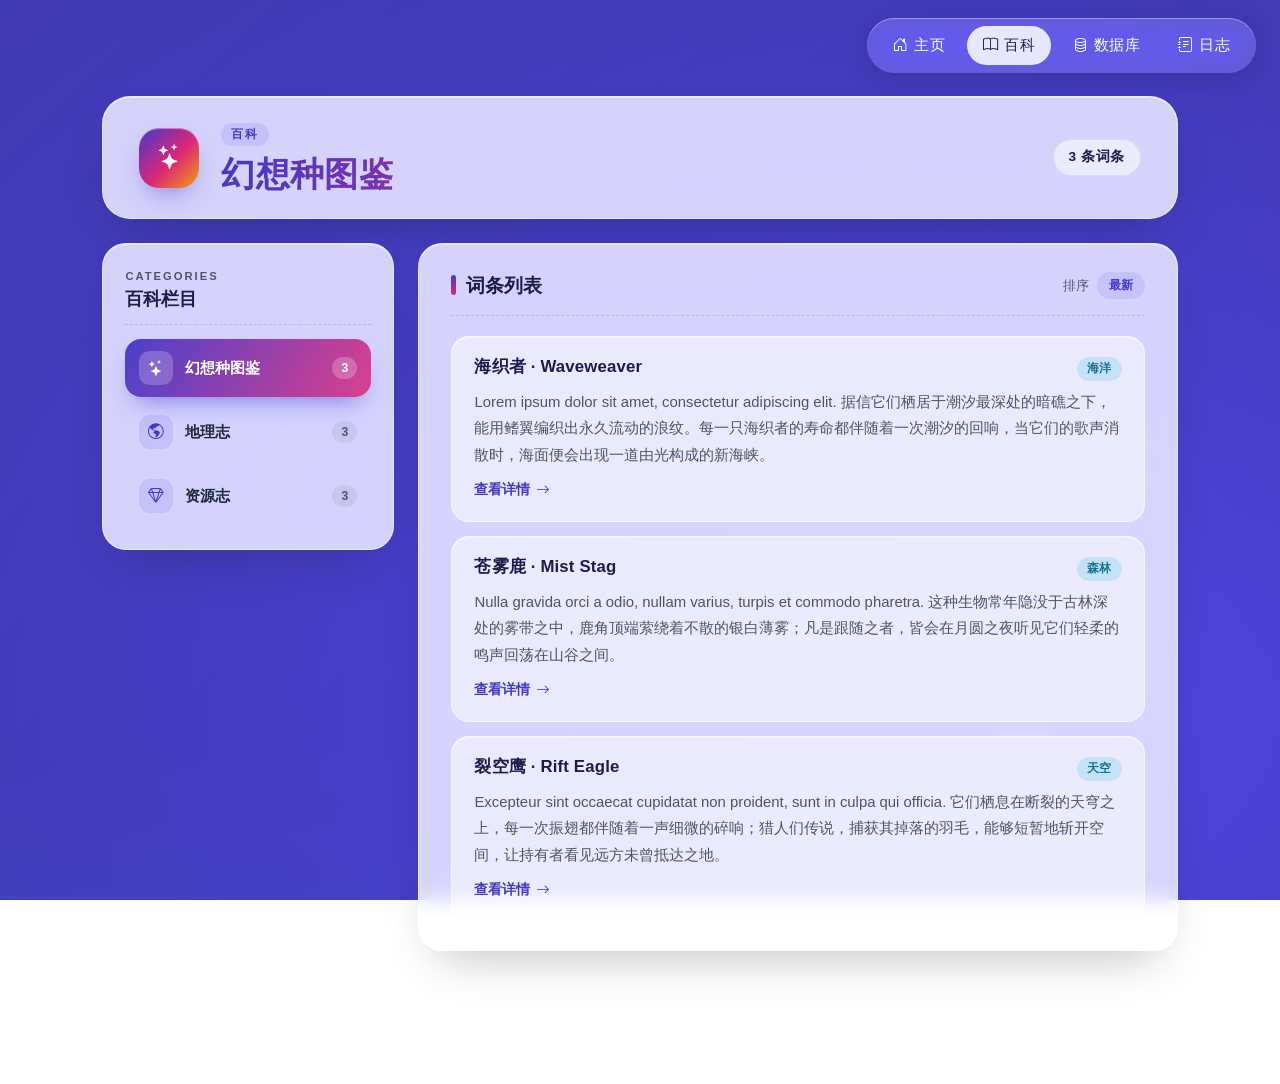
==== wiki.html @ afc81c78 "feat(wiki): redesign wiki page with title bar, category list, and content panel - wiki.html: rebuild" ====
<!DOCTYPE html>
<html lang="zh-CN">
<head>
    <meta charset="UTF-8" />
    <meta name="viewport" content="width=device-width, initial-scale=1.0" />
    <title>百科 · Gathering Waves Projects</title>

    <link
        rel="stylesheet"
        href="https://cdn.jsdelivr.net/npm/bootstrap@5.3.3/dist/css/bootstrap.min.css"
        integrity="sha384-QWTKZyjpPEjISv5WaRU9OFeRpok6YctnYmDr5pNlyT2bRjXh0JMhjY6hW+ALEwIH"
        crossorigin="anonymous"
    />
    <link
        rel="stylesheet"
        href="https://cdn.jsdelivr.net/npm/bootstrap-icons@1.11.3/font/bootstrap-icons.min.css"
    />
    <link rel="stylesheet" href="assets/css/style.css" />
</head>
<body>
    <nav class="gw-nav" aria-label="主导航">
        <a class="gw-nav__link" href="index.html">
            <i class="bi bi-house-door"></i>
            <span>主页</span>
        </a>
        <a class="gw-nav__link is-active" href="wiki.html" aria-current="page">
            <i class="bi bi-book"></i>
            <span>百科</span>
        </a>
        <a class="gw-nav__link" href="database.html">
            <i class="bi bi-database"></i>
            <span>数据库</span>
        </a>
        <a class="gw-nav__link" href="log.html">
            <i class="bi bi-journal-text"></i>
            <span>日志</span>
        </a>
    </nav>

    <main class="gw-page gw-page--wiki">
        <!-- 1. 标题栏：顶部全宽 -->
        <header class="gw-titlebar" aria-label="当前栏目标题">
            <span class="gw-titlebar__icon" id="titlebarIcon" aria-hidden="true">
                <i class="bi bi-stars"></i>
            </span>
            <div class="gw-titlebar__text">
                <span class="gw-titlebar__crumb">百科</span>
                <h1 class="gw-titlebar__title" id="titlebarTitle">幻想种图鉴</h1>
            </div>
            <div class="gw-titlebar__meta">
                <span class="gw-titlebar__count" id="titlebarCount">3 条词条</span>
            </div>
        </header>

        <!-- 2 + 3. 下方两栏：栏目列表 + 内容列表 -->
        <div class="gw-wiki">
            <!-- 2. 左侧：百科栏目列表 -->
            <aside class="gw-sidebar" aria-label="百科栏目">
                <div class="gw-sidebar__head">
                    <span class="gw-sidebar__label">CATEGORIES</span>
                    <h2 class="gw-sidebar__title">百科栏目</h2>
                </div>
                <ul class="gw-categories" id="categoryList" role="tablist">
                    <li
                        class="gw-categories__item is-active"
                        data-category="bestiary"
                        role="tab"
                        aria-selected="true"
                        tabindex="0"
                    >
                        <span class="gw-categories__icon"><i class="bi bi-stars"></i></span>
                        <span class="gw-categories__name">幻想种图鉴</span>
                        <span class="gw-categories__count">3</span>
                    </li>
                    <li
                        class="gw-categories__item"
                        data-category="geography"
                        role="tab"
                        aria-selected="false"
                        tabindex="0"
                    >
                        <span class="gw-categories__icon"><i class="bi bi-globe-americas"></i></span>
                        <span class="gw-categories__name">地理志</span>
                        <span class="gw-categories__count">3</span>
                    </li>
                    <li
                        class="gw-categories__item"
                        data-category="resources"
                        role="tab"
                        aria-selected="false"
                        tabindex="0"
                    >
                        <span class="gw-categories__icon"><i class="bi bi-gem"></i></span>
                        <span class="gw-categories__name">资源志</span>
                        <span class="gw-categories__count">3</span>
                    </li>
                </ul>
            </aside>

            <!-- 3. 右侧：内容列表 -->
            <section class="gw-content" aria-label="词条列表">
                <div class="gw-content__head">
                    <h2 class="gw-content__title">词条列表</h2>
                    <div class="gw-content__filter" aria-hidden="true">
                        <span class="gw-content__filter-label">排序</span>
                        <span class="gw-content__filter-pill">最新</span>
                    </div>
                </div>
                <div class="gw-entries" id="entryList">
                    <!-- 默认渲染「幻想种图鉴」词条，JS 不可用时也能直接看到内容 -->
                    <article class="gw-entry">
                        <div class="gw-entry__head">
                            <h3 class="gw-entry__title">海织者 · Waveweaver</h3>
                            <span class="gw-entry__tag">海洋</span>
                        </div>
                        <p class="gw-entry__excerpt">
                            Lorem ipsum dolor sit amet, consectetur adipiscing elit. 据信它们栖居于潮汐最深处的暗礁之下，能用鳍翼编织出永久流动的浪纹。每一只海织者的寿命都伴随着一次潮汐的回响，当它们的歌声消散时，海面便会出现一道由光构成的新海峡。
                        </p>
                        <span class="gw-entry__more">
                            <span>查看详情</span>
                            <i class="bi bi-arrow-right"></i>
                        </span>
                    </article>
                    <article class="gw-entry">
                        <div class="gw-entry__head">
                            <h3 class="gw-entry__title">苍雾鹿 · Mist Stag</h3>
                            <span class="gw-entry__tag">森林</span>
                        </div>
                        <p class="gw-entry__excerpt">
                            Nulla gravida orci a odio, nullam varius, turpis et commodo pharetra. 这种生物常年隐没于古林深处的雾带之中，鹿角顶端萦绕着不散的银白薄雾；凡是跟随之者，皆会在月圆之夜听见它们轻柔的鸣声回荡在山谷之间。
                        </p>
                        <span class="gw-entry__more">
                            <span>查看详情</span>
                            <i class="bi bi-arrow-right"></i>
                        </span>
                    </article>
                    <article class="gw-entry">
                        <div class="gw-entry__head">
                            <h3 class="gw-entry__title">裂空鹰 · Rift Eagle</h3>
                            <span class="gw-entry__tag">天空</span>
                        </div>
                        <p class="gw-entry__excerpt">
                            Excepteur sint occaecat cupidatat non proident, sunt in culpa qui officia. 它们栖息在断裂的天穹之上，每一次振翅都伴随着一声细微的碎响；猎人们传说，捕获其掉落的羽毛，能够短暂地斩开空间，让持有者看见远方未曾抵达之地。
                        </p>
                        <span class="gw-entry__more">
                            <span>查看详情</span>
                            <i class="bi bi-arrow-right"></i>
                        </span>
                    </article>
                </div>
            </section>
        </div>

        <p class="gw-footer">© Gathering Waves · Built with Bootstrap 5</p>
    </main>

    <script
        src="https://cdn.jsdelivr.net/npm/bootstrap@5.3.3/dist/js/bootstrap.bundle.min.js"
        integrity="sha384-YvpcrYf0tY3lHB60NNkmXc5s9fDVZLESaAA55NDzOxhy9GkcIdslK1eN7N6jIeHz"
        crossorigin="anonymous"
    ></script>
    <script>
        (function () {
            "use strict";

            // 百科栏目数据：3 条占位词条用于填充界面
            const wikiData = {
                bestiary: {
                    title: "幻想种图鉴",
                    icon: "bi-stars",
                    countText: "3 条词条",
                    entries: [
                        {
                            title: "海织者 · Waveweaver",
                            tag: "海洋",
                            excerpt:
                                "Lorem ipsum dolor sit amet, consectetur adipiscing elit. 据信它们栖居于潮汐最深处的暗礁之下，能用鳍翼编织出永久流动的浪纹。每一只海织者的寿命都伴随着一次潮汐的回响，当它们的歌声消散时，海面便会出现一道由光构成的新海峡。"
                        },
                        {
                            title: "苍雾鹿 · Mist Stag",
                            tag: "森林",
                            excerpt:
                                "Nulla gravida orci a odio, nullam varius, turpis et commodo pharetra. 这种生物常年隐没于古林深处的雾带之中，鹿角顶端萦绕着不散的银白薄雾；凡是跟随之者，皆会在月圆之夜听见它们轻柔的鸣声回荡在山谷之间。"
                        },
                        {
                            title: "裂空鹰 · Rift Eagle",
                            tag: "天空",
                            excerpt:
                                "Excepteur sint occaecat cupidatat non proident, sunt in culpa qui officia. 它们栖息在断裂的天穹之上，每一次振翅都伴随着一声细微的碎响；猎人们传说，捕获其掉落的羽毛，能够短暂地斩开空间，让持有者看见远方未曾抵达之地。"
                        }
                    ]
                },
                geography: {
                    title: "地理志",
                    icon: "bi-globe-americas",
                    countText: "3 条词条",
                    entries: [
                        {
                            title: "翡翠海湾 · Emerald Bay",
                            tag: "海岸",
                            excerpt:
                                "Ut enim ad minim veniam, quis nostrud exercitation ullamco laboris. 这片弧形海岸的潮汐呈翠绿色泽，每当清晨雾气尚未散尽时，远处的灯塔会在水面投下一道淡金的回路，仿佛在指引某艘永远不会抵达的船只。"
                        },
                        {
                            title: "星落平原 · Starfall Plain",
                            tag: "平原",
                            excerpt:
                                "Quis autem vel eum iure reprehenderit qui in ea voluptate velit esse. 这片辽阔的草原被一望无际的蓝色天幕覆盖，每隔数十年便会有陨星坠落此处，在地面砸出发光的浅坑，并留下一片可被牧民拾取的星砂。"
                        },
                        {
                            title: "镜湖 · Mirror Lake",
                            tag: "湖泊",
                            excerpt:
                                "At vero eos et accusamus et iusto odio dignissimos ducimus. 湖面平整如镜，能映出不属于这个世界的云朵；据说在某些无风的夜晚，湖底会出现另一个相似却相反的城镇轮廓，那里的灯火与现实完全相反地明灭着。"
                        }
                    ]
                },
                resources: {
                    title: "资源志",
                    icon: "bi-gem",
                    countText: "3 条词条",
                    entries: [
                        {
                            title: "月痕石 · Moonshard",
                            tag: "矿石",
                            excerpt:
                                "Sed ut perspiciatis unde omnis iste natus error sit voluptatem accusantium. 这种半透明矿石仅在满月期间生成于潮间带的礁石缝隙间，研磨后可作为炼金核心，注入装备时会让持有者在黑夜里获得短暂的视野增幅。"
                        },
                        {
                            title: "海蓝绒 · Seawool",
                            tag: "织物",
                            excerpt:
                                "Nemo enim ipsam voluptatem quia voluptas sit aspernatur aut odit aut fugit. 由海织者脱落鳍翼边缘的细丝所编织成的稀有织物，触感冰凉且带有微微盐味，被认为能在风暴中为穿戴者提供一层自然的风障。"
                        },
                        {
                            title: "深潮木 · Deepwood",
                            tag: "木材",
                            excerpt:
                                "Neque porro quisquam est, qui dolorem ipsum quia dolor sit amet, consectetur. 仅生长在被潮汐反复冲刷的沿海红树林深处，木材在干燥后会显现深蓝色年轮纹路，常被用于制作可长时间漂浮于水面的轻质船板。"
                        }
                    ]
                }
            };

            const $titleEl = document.getElementById("titlebarTitle");
            const $countEl = document.getElementById("titlebarCount");
            const $iconEl = document.getElementById("titlebarIcon");
            const $listEl = document.getElementById("categoryList");
            const $entriesEl = document.getElementById("entryList");

            if (!$listEl || !$entriesEl) return;

            function escapeHtml(str) {
                return String(str).replace(/[&<>"']/g, function (c) {
                    return ({
                        "&": "&amp;",
                        "<": "&lt;",
                        ">": "&gt;",
                        '"': "&quot;",
                        "'": "&#39;"
                    })[c];
                });
            }

            function renderEntries(key) {
                const data = wikiData[key];
                if (!data) return;

                // 1) 标题栏：图标 + 标题 + 词条数
                $titleEl.textContent = data.title;
                $countEl.textContent = data.countText;
                $iconEl.innerHTML = '<i class="bi ' + escapeHtml(data.icon) + '"></i>';

                // 2) 栏目列表 active 态
                const items = $listEl.querySelectorAll(".gw-categories__item");
                items.forEach(function (item) {
                    const isActive = item.dataset.category === key;
                    item.classList.toggle("is-active", isActive);
                    item.setAttribute("aria-selected", isActive ? "true" : "false");
                });

                // 3) 内容列表（带淡入过渡）
                $entriesEl.classList.add("is-swapping");
                window.setTimeout(function () {
                    $entriesEl.innerHTML = data.entries
                        .map(function (entry) {
                            return (
                                '<article class="gw-entry">' +
                                '<div class="gw-entry__head">' +
                                '<h3 class="gw-entry__title">' + escapeHtml(entry.title) + "</h3>" +
                                '<span class="gw-entry__tag">' + escapeHtml(entry.tag) + "</span>" +
                                "</div>" +
                                '<p class="gw-entry__excerpt">' + escapeHtml(entry.excerpt) + "</p>" +
                                '<span class="gw-entry__more">' +
                                "<span>查看详情</span>" +
                                '<i class="bi bi-arrow-right"></i>' +
                                "</span>" +
                                "</article>"
                            );
                        })
                        .join("");
                    $entriesEl.classList.remove("is-swapping");
                }, 180);
            }

            $listEl.addEventListener("click", function (e) {
                const item = e.target.closest(".gw-categories__item");
                if (item) renderEntries(item.dataset.category);
            });

            $listEl.addEventListener("keydown", function (e) {
                if (e.key !== "Enter" && e.key !== " ") return;
                const item = e.target.closest(".gw-categories__item");
                if (item) {
                    e.preventDefault();
                    renderEntries(item.dataset.category);
                }
            });
        })();
    </script>
</body>
</html>
---- assets/css/style.css ----
/* =========================================================
   Gathering Waves Projects - Global Styles
   ========================================================= */

:root {
    --gw-gradient-1: #4f46e5;   /* indigo */
    --gw-gradient-2: #ec4899;   /* pink */
    --gw-gradient-3: #06b6d4;   /* cyan */
    --gw-gradient-4: #f59e0b;   /* amber */
    --gw-card-bg: rgba(255, 255, 255, 0.78);
    --gw-card-border: rgba(255, 255, 255, 0.45);
    --gw-text: #1f2937;
    --gw-text-muted: #4b5563;
    --gw-nav-bg: rgba(255, 255, 255, 0.18);
    --gw-nav-bg-hover: rgba(255, 255, 255, 0.32);
}

* {
    box-sizing: border-box;
}

html,
body {
    margin: 0;
    padding: 0;
    min-height: 100%;
    font-family: "Helvetica Neue", "PingFang SC", "Microsoft YaHei", Arial, sans-serif;
    color: var(--gw-text);
    -webkit-font-smoothing: antialiased;
    -moz-osx-font-smoothing: grayscale;
}

body {
    min-height: 100vh;
    /* 多层径向渐变叠加，背景尺寸放大到 4 倍，靠 background-position 动画做缓慢流动 */
    background:
        radial-gradient(at 20% 20%, var(--gw-gradient-1) 0px, transparent 50%),
        radial-gradient(at 80% 0%, var(--gw-gradient-2) 0px, transparent 50%),
        radial-gradient(at 0% 70%, var(--gw-gradient-3) 0px, transparent 50%),
        radial-gradient(at 80% 80%, var(--gw-gradient-4) 0px, transparent 50%),
        linear-gradient(135deg, #312e81 0%, #1e1b4b 100%);
    background-size: 400% 400%, 400% 400%, 400% 400%, 400% 400%, 100% 100%;
    background-attachment: fixed;
    animation: gwGradientShift 28s ease-in-out infinite;
}

/* 整体色调会随时间在冷色 / 暖色 / 冷色之间缓慢漂移 */
@keyframes gwGradientShift {
    0% {
        background-position:
            0% 0%,
            100% 0%,
            0% 100%,
            100% 100%,
            0% 0%;
        filter: hue-rotate(0deg);
    }
    25% {
        background-position:
            100% 50%,
            0% 50%,
            50% 0%,
            50% 100%,
            0% 0%;
        filter: hue-rotate(40deg);
    }
    50% {
        background-position:
            100% 100%,
            0% 0%,
            100% 50%,
            0% 50%,
            0% 0%;
        filter: hue-rotate(120deg);
    }
    75% {
        background-position:
            0% 100%,
            100% 100%,
            50% 50%,
            50% 0%,
            0% 0%;
        filter: hue-rotate(200deg);
    }
    100% {
        background-position:
            0% 0%,
            100% 0%,
            0% 100%,
            100% 100%,
            0% 0%;
        filter: hue-rotate(360deg);
    }
}

/* =========================================================
   Layout
   ========================================================= */

.gw-page {
    /* 保留左右各 15% 空白 */
    padding: 96px 15% 64px;
    min-height: 100vh;
}

@media (max-width: 992px) {
    .gw-page {
        padding: 96px 8% 48px;
    }
}

@media (max-width: 576px) {
    .gw-page {
        padding: 88px 5% 32px;
    }
}

/* =========================================================
   Floating top-right navbar
   ========================================================= */

.gw-nav {
    position: fixed;
    top: 18px;
    right: 24px;
    z-index: 1080;
    display: flex;
    gap: 6px;
    padding: 8px 10px;
    border-radius: 999px;
    background: var(--gw-nav-bg);
    backdrop-filter: blur(14px) saturate(140%);
    -webkit-backdrop-filter: blur(14px) saturate(140%);
    box-shadow:
        0 6px 24px rgba(15, 23, 42, 0.18),
        inset 0 1px 0 rgba(255, 255, 255, 0.35);
    transition: background 0.3s ease, box-shadow 0.3s ease, transform 0.3s ease;
}

.gw-nav:hover {
    background: var(--gw-nav-bg-hover);
    box-shadow:
        0 10px 30px rgba(15, 23, 42, 0.22),
        inset 0 1px 0 rgba(255, 255, 255, 0.45);
    transform: translateY(-1px);
}

.gw-nav__link {
    display: inline-flex;
    align-items: center;
    gap: 6px;
    padding: 8px 16px;
    border-radius: 999px;
    color: #ffffff;
    font-size: 0.95rem;
    font-weight: 500;
    text-decoration: none;
    letter-spacing: 0.02em;
    transition: background-color 0.25s ease, color 0.25s ease, transform 0.25s ease;
}

.gw-nav__link:hover,
.gw-nav__link:focus {
    color: #1e1b4b;
    background-color: rgba(255, 255, 255, 0.92);
    text-decoration: none;
    transform: translateY(-1px);
    outline: none;
}

.gw-nav__link.is-active {
    color: #1e1b4b;
    background-color: rgba(255, 255, 255, 0.85);
}

@media (max-width: 576px) {
    .gw-nav {
        top: 12px;
        right: 12px;
        padding: 6px 8px;
    }
    .gw-nav__link {
        padding: 6px 12px;
        font-size: 0.85rem;
    }
}

/* =========================================================
   Main content card
   ========================================================= */

.gw-card {
    background: var(--gw-card-bg);
    border: 1px solid var(--gw-card-border);
    border-radius: 24px;
    padding: 56px clamp(28px, 5vw, 64px);
    box-shadow:
        0 30px 60px -20px rgba(15, 23, 42, 0.35),
        inset 0 1px 0 rgba(255, 255, 255, 0.6);
    backdrop-filter: blur(6px);
    -webkit-backdrop-filter: blur(6px);
}

.gw-card__eyebrow {
    display: inline-block;
    padding: 4px 12px;
    margin-bottom: 18px;
    border-radius: 999px;
    background: rgba(79, 70, 229, 0.12);
    color: #4338ca;
    font-size: 0.8rem;
    font-weight: 600;
    letter-spacing: 0.12em;
    text-transform: uppercase;
}

.gw-card__title {
    margin: 0 0 24px 0;
    font-size: clamp(2rem, 4.5vw, 3.25rem);
    font-weight: 700;
    line-height: 1.15;
    background: linear-gradient(120deg, #4338ca 0%, #db2777 60%, #f59e0b 100%);
    -webkit-background-clip: text;
    background-clip: text;
    -webkit-text-fill-color: transparent;
    color: transparent;
}

.gw-card__lead {
    margin: 0;
    color: var(--gw-text-muted);
    font-size: clamp(1rem, 1.4vw, 1.125rem);
    line-height: 1.85;
    letter-spacing: 0.01em;
}

.gw-card__lead + .gw-card__lead {
    margin-top: 1.2em;
}

/* =========================================================
   FAQ section (inside the main card)
   ========================================================= */

.gw-faq {
    margin-top: 48px;
    padding-top: 40px;
    border-top: 1px solid rgba(31, 41, 55, 0.12);
}

.gw-faq__heading {
    display: flex;
    align-items: center;
    gap: 12px;
    margin: 0 0 24px 0;
    font-size: clamp(1.35rem, 2.4vw, 1.7rem);
    font-weight: 700;
    color: #1e1b4b;
}

.gw-faq__heading::before {
    content: "";
    display: inline-block;
    width: 6px;
    height: 24px;
    border-radius: 4px;
    background: linear-gradient(180deg, #4338ca, #db2777);
}

.gw-faq__eyebrow {
    margin-left: auto;
    padding: 4px 12px;
    border-radius: 999px;
    background: rgba(79, 70, 229, 0.12);
    color: #4338ca;
    font-size: 0.72rem;
    font-weight: 600;
    letter-spacing: 0.14em;
    text-transform: uppercase;
}

.gw-faq__item {
    padding: 22px 0;
    border-bottom: 1px dashed rgba(31, 41, 55, 0.14);
    transition: background-color 0.25s ease, border-radius 0.25s ease, padding 0.25s ease;
}

.gw-faq__item:last-child {
    border-bottom: none;
    padding-bottom: 6px;
}

.gw-faq__item:hover {
    background-color: rgba(67, 56, 202, 0.05);
    border-radius: 12px;
    padding-left: 14px;
    padding-right: 14px;
}

.gw-faq__q,
.gw-faq__a {
    margin: 0;
    line-height: 1.75;
    color: var(--gw-text);
}

.gw-faq__q {
    display: flex;
    align-items: flex-start;
    gap: 12px;
    font-size: 1.05rem;
    font-weight: 700;
}

.gw-faq__a {
    margin-top: 10px;
    padding-left: 36px;
    color: var(--gw-text-muted);
    font-size: 0.98rem;
    font-weight: 400;
}

.gw-faq__badge {
    flex-shrink: 0;
    display: inline-flex;
    align-items: center;
    justify-content: center;
    width: 24px;
    height: 24px;
    margin-top: 2px;
    border-radius: 7px;
    font-size: 0.78rem;
    font-weight: 700;
    line-height: 1;
}

.gw-faq__badge--q {
    background: linear-gradient(135deg, #4338ca, #6366f1);
    color: #ffffff;
    box-shadow: 0 4px 10px -4px rgba(67, 56, 202, 0.55);
}

.gw-faq__badge--a {
    background: rgba(67, 56, 202, 0.12);
    color: #4338ca;
}

/* 通用空页面卡片 */
.gw-empty {
    text-align: center;
    padding: 96px clamp(28px, 5vw, 64px);
}

.gw-empty__title {
    margin: 0 0 12px 0;
    font-size: clamp(1.75rem, 3.5vw, 2.5rem);
    font-weight: 700;
    color: #1e1b4b;
}

.gw-empty__hint {
    margin: 0;
    color: var(--gw-text-muted);
    font-size: 1rem;
}

.gw-empty__back {
    display: inline-flex;
    align-items: center;
    gap: 6px;
    margin-top: 28px;
    padding: 10px 20px;
    border-radius: 999px;
    background: linear-gradient(120deg, #4338ca, #db2777);
    color: #ffffff;
    text-decoration: none;
    font-weight: 500;
    transition: transform 0.25s ease, box-shadow 0.25s ease;
    box-shadow: 0 10px 24px -8px rgba(67, 56, 202, 0.55);
}

.gw-empty__back:hover {
    color: #ffffff;
    transform: translateY(-2px);
    box-shadow: 0 14px 30px -8px rgba(67, 56, 202, 0.7);
}

/* =========================================================
   Footer
   ========================================================= */

.gw-footer {
    margin-top: 32px;
    text-align: center;
    color: rgba(255, 255, 255, 0.75);
    font-size: 0.85rem;
    letter-spacing: 0.04em;
}

/* 用户系统设置为「减少动态效果」时关闭渐变动画，避免引起不适 */
@media (prefers-reduced-motion: reduce) {
    body {
        animation: none;
    }
}

/* =========================================================
   Wiki page
   ========================================================= */

/* 百科页用更窄的左右留白，给两栏布局留出空间 */
.gw-page--wiki {
    padding: 96px 8% 64px;
}

@media (max-width: 1200px) {
    .gw-page--wiki {
        padding: 96px 5% 48px;
    }
}

@media (max-width: 768px) {
    .gw-page--wiki {
        padding: 88px 4% 32px;
    }
}

/* ---- 标题栏：顶部全宽 ---- */
.gw-titlebar {
    display: flex;
    align-items: center;
    gap: 22px;
    padding: 24px clamp(20px, 3vw, 36px);
    margin-bottom: 24px;
    background: var(--gw-card-bg);
    border: 1px solid var(--gw-card-border);
    border-radius: 28px;
    box-shadow:
        0 24px 50px -22px rgba(15, 23, 42, 0.35),
        inset 0 1px 0 rgba(255, 255, 255, 0.6);
    backdrop-filter: blur(10px) saturate(140%);
    -webkit-backdrop-filter: blur(10px) saturate(140%);
    transition: box-shadow 0.3s ease, transform 0.3s ease;
}

.gw-titlebar:hover {
    box-shadow:
        0 30px 60px -22px rgba(15, 23, 42, 0.42),
        inset 0 1px 0 rgba(255, 255, 255, 0.7);
}

.gw-titlebar__icon {
    flex-shrink: 0;
    display: inline-flex;
    align-items: center;
    justify-content: center;
    width: 60px;
    height: 60px;
    border-radius: 20px;
    background: linear-gradient(135deg, #4338ca 0%, #db2777 55%, #f59e0b 100%);
    color: #ffffff;
    font-size: 1.55rem;
    line-height: 1;
    box-shadow:
        0 12px 26px -10px rgba(67, 56, 202, 0.6),
        inset 0 1px 0 rgba(255, 255, 255, 0.4);
}

.gw-titlebar__text {
    flex: 1;
    min-width: 0;
}

.gw-titlebar__crumb {
    display: inline-block;
    margin-bottom: 4px;
    padding: 3px 10px;
    border-radius: 999px;
    background: rgba(79, 70, 229, 0.12);
    color: #4338ca;
    font-size: 0.72rem;
    font-weight: 600;
    letter-spacing: 0.16em;
    text-transform: uppercase;
}

.gw-titlebar__title {
    margin: 6px 0 0 0;
    font-size: clamp(1.55rem, 3vw, 2.15rem);
    font-weight: 700;
    line-height: 1.1;
    letter-spacing: 0.01em;
    background: linear-gradient(120deg, #4338ca 0%, #db2777 60%, #f59e0b 100%);
    -webkit-background-clip: text;
    background-clip: text;
    -webkit-text-fill-color: transparent;
    color: transparent;
    word-break: break-word;
}

.gw-titlebar__meta {
    flex-shrink: 0;
    display: flex;
    align-items: center;
    gap: 10px;
}

.gw-titlebar__count {
    padding: 8px 16px;
    border-radius: 999px;
    background: rgba(255, 255, 255, 0.55);
    color: #1e1b4b;
    font-size: 0.85rem;
    font-weight: 600;
    letter-spacing: 0.04em;
    box-shadow: inset 0 0 0 1px rgba(31, 41, 55, 0.08);
}

@media (max-width: 576px) {
    .gw-titlebar {
        flex-wrap: wrap;
    }
    .gw-titlebar__icon {
        width: 48px;
        height: 48px;
        font-size: 1.25rem;
        border-radius: 16px;
    }
    .gw-titlebar__meta {
        width: 100%;
    }
}

/* ---- 下方两栏网格：25% / 1fr ---- */
.gw-wiki {
    display: grid;
    grid-template-columns: minmax(0, 25fr) minmax(0, 65fr);
    gap: 24px;
    align-items: start;
}

@media (max-width: 768px) {
    .gw-wiki {
        grid-template-columns: 1fr;
        gap: 18px;
    }
}

/* ---- 左侧：百科栏目列表 ---- */
.gw-sidebar {
    position: sticky;
    top: 24px;
    padding: 24px 22px;
    background: var(--gw-card-bg);
    border: 1px solid var(--gw-card-border);
    border-radius: 24px;
    box-shadow:
        0 24px 50px -22px rgba(15, 23, 42, 0.3),
        inset 0 1px 0 rgba(255, 255, 255, 0.55);
    backdrop-filter: blur(10px) saturate(140%);
    -webkit-backdrop-filter: blur(10px) saturate(140%);
}

.gw-sidebar__head {
    margin-bottom: 14px;
    padding-bottom: 14px;
    border-bottom: 1px dashed rgba(31, 41, 55, 0.14);
}

.gw-sidebar__label {
    display: block;
    margin-bottom: 4px;
    font-size: 0.7rem;
    font-weight: 600;
    letter-spacing: 0.18em;
    text-transform: uppercase;
    color: var(--gw-text-muted);
}

.gw-sidebar__title {
    margin: 0;
    font-size: 1.1rem;
    font-weight: 700;
    color: #1e1b4b;
}

.gw-categories {
    list-style: none;
    margin: 0;
    padding: 0;
    display: flex;
    flex-direction: column;
    gap: 6px;
}

.gw-categories__item {
    display: flex;
    align-items: center;
    gap: 12px;
    padding: 12px 14px;
    border-radius: 16px;
    color: var(--gw-text);
    cursor: pointer;
    user-select: none;
    transition:
        background-color 0.25s ease,
        color 0.25s ease,
        transform 0.25s ease,
        box-shadow 0.25s ease;
}

.gw-categories__item:hover {
    background-color: rgba(67, 56, 202, 0.1);
    transform: translateX(3px);
}

.gw-categories__item:focus-visible {
    outline: none;
    background-color: rgba(67, 56, 202, 0.12);
    box-shadow: 0 0 0 3px rgba(99, 102, 241, 0.35);
}

.gw-categories__item.is-active {
    background: linear-gradient(120deg, rgba(67, 56, 202, 0.95), rgba(219, 39, 119, 0.85));
    color: #ffffff;
    box-shadow: 0 12px 24px -10px rgba(67, 56, 202, 0.6);
    transform: translateX(0);
}

.gw-categories__icon {
    flex-shrink: 0;
    display: inline-flex;
    align-items: center;
    justify-content: center;
    width: 34px;
    height: 34px;
    border-radius: 11px;
    background: rgba(79, 70, 229, 0.12);
    color: #4338ca;
    font-size: 0.98rem;
    transition: background-color 0.25s ease, color 0.25s ease;
}

.gw-categories__item.is-active .gw-categories__icon {
    background: rgba(255, 255, 255, 0.22);
    color: #ffffff;
}

.gw-categories__name {
    flex: 1;
    min-width: 0;
    font-size: 0.95rem;
    font-weight: 600;
    white-space: nowrap;
    overflow: hidden;
    text-overflow: ellipsis;
}

.gw-categories__count {
    flex-shrink: 0;
    padding: 2px 9px;
    border-radius: 999px;
    background: rgba(31, 41, 55, 0.08);
    color: var(--gw-text-muted);
    font-size: 0.76rem;
    font-weight: 600;
    letter-spacing: 0.02em;
    transition: background-color 0.25s ease, color 0.25s ease;
}

.gw-categories__item.is-active .gw-categories__count {
    background: rgba(255, 255, 255, 0.22);
    color: #ffffff;
}

/* ---- 右侧：内容列表 ---- */
.gw-content {
    padding: 28px clamp(22px, 2.5vw, 32px);
    background: var(--gw-card-bg);
    border: 1px solid var(--gw-card-border);
    border-radius: 24px;
    box-shadow:
        0 24px 50px -22px rgba(15, 23, 42, 0.3),
        inset 0 1px 0 rgba(255, 255, 255, 0.55);
    backdrop-filter: blur(10px) saturate(140%);
    -webkit-backdrop-filter: blur(10px) saturate(140%);
}

.gw-content__head {
    display: flex;
    align-items: center;
    justify-content: space-between;
    flex-wrap: wrap;
    gap: 12px;
    margin-bottom: 20px;
    padding-bottom: 16px;
    border-bottom: 1px dashed rgba(31, 41, 55, 0.14);
}

.gw-content__title {
    margin: 0;
    font-size: 1.2rem;
    font-weight: 700;
    color: #1e1b4b;
    display: inline-flex;
    align-items: center;
    gap: 10px;
}

.gw-content__title::before {
    content: "";
    display: inline-block;
    width: 5px;
    height: 20px;
    border-radius: 4px;
    background: linear-gradient(180deg, #4338ca, #db2777);
}

.gw-content__filter {
    display: inline-flex;
    align-items: center;
    gap: 8px;
}

.gw-content__filter-label {
    font-size: 0.8rem;
    color: var(--gw-text-muted);
}

.gw-content__filter-pill {
    padding: 4px 12px;
    border-radius: 999px;
    background: rgba(79, 70, 229, 0.12);
    color: #4338ca;
    font-size: 0.78rem;
    font-weight: 600;
    cursor: pointer;
    transition: background-color 0.25s ease;
}

.gw-content__filter-pill:hover {
    background: rgba(79, 70, 229, 0.2);
}

.gw-entries {
    display: flex;
    flex-direction: column;
    gap: 14px;
    transition: opacity 0.25s ease, transform 0.25s ease;
}

.gw-entries.is-swapping {
    opacity: 0;
    transform: translateY(6px);
}

.gw-entry {
    padding: 20px 22px;
    border-radius: 18px;
    background: rgba(255, 255, 255, 0.5);
    border: 1px solid rgba(255, 255, 255, 0.55);
    box-shadow: inset 0 1px 0 rgba(255, 255, 255, 0.5);
    cursor: pointer;
    transition:
        background-color 0.25s ease,
        transform 0.25s ease,
        box-shadow 0.25s ease,
        border-color 0.25s ease;
}

.gw-entry:hover {
    background-color: rgba(255, 255, 255, 0.82);
    border-color: rgba(99, 102, 241, 0.25);
    transform: translateY(-2px);
    box-shadow:
        0 16px 32px -18px rgba(15, 23, 42, 0.32),
        inset 0 1px 0 rgba(255, 255, 255, 0.6);
}

.gw-entry__head {
    display: flex;
    align-items: baseline;
    justify-content: space-between;
    flex-wrap: wrap;
    gap: 8px;
    margin-bottom: 8px;
}

.gw-entry__title {
    margin: 0;
    font-size: 1.05rem;
    font-weight: 700;
    color: #1e1b4b;
    letter-spacing: 0.01em;
}

.gw-entry__tag {
    flex-shrink: 0;
    padding: 3px 10px;
    border-radius: 999px;
    background: rgba(6, 182, 212, 0.16);
    color: #0e7490;
    font-size: 0.74rem;
    font-weight: 600;
    letter-spacing: 0.04em;
}

.gw-entry__excerpt {
    margin: 0;
    color: var(--gw-text-muted);
    font-size: 0.93rem;
    line-height: 1.78;
}

.gw-entry__more {
    display: inline-flex;
    align-items: center;
    gap: 6px;
    margin-top: 12px;
    font-size: 0.85rem;
    font-weight: 600;
    color: #4338ca;
}

.gw-entry__more i {
    transition: transform 0.25s ease;
}

.gw-entry:hover .gw-entry__more i {
    transform: translateX(4px);
}

@media (max-width: 576px) {
    .gw-sidebar,
    .gw-content {
        padding: 20px 18px;
        border-radius: 20px;
    }
    .gw-entry {
        padding: 16px 18px;
        border-radius: 16px;
    }
}
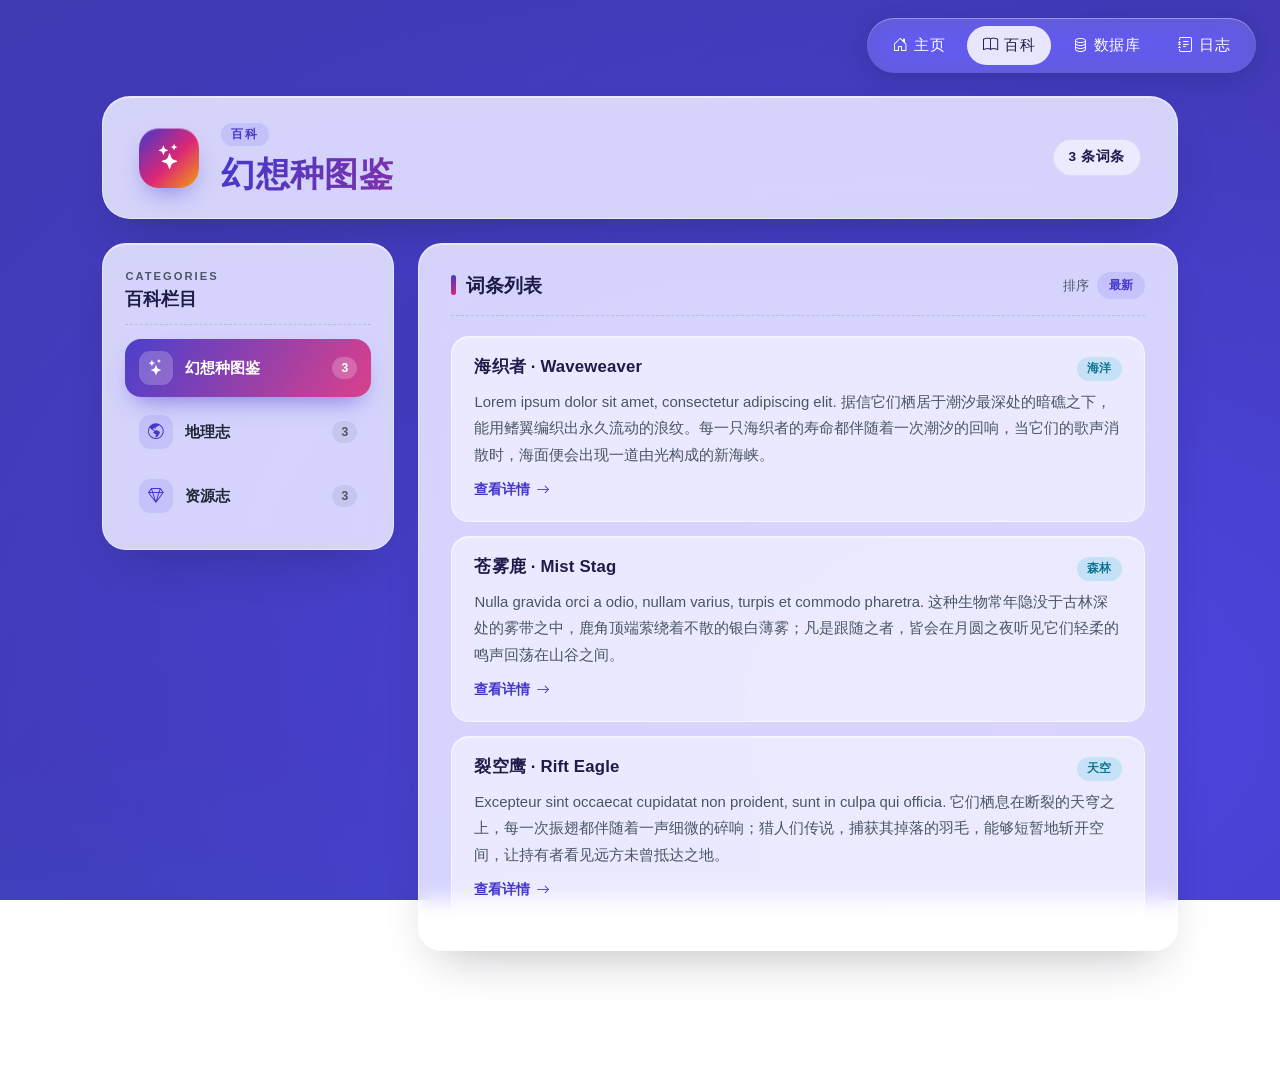
==== commit a034f03e: "feat(wiki): load categories and entries from local JSON files - Add data/wiki/ directory layout for " ====
--- a/wiki.html
+++ b/wiki.html
@@ -38,66 +38,36 @@
     </nav>
 
     <main class="gw-page gw-page--wiki">
-        <!-- 1. 标题栏：顶部全宽 -->
+        <!-- 1. 标题栏：顶部全宽，内容由 JS 从 categories.json + 词条总数填充 -->
         <header class="gw-titlebar" aria-label="当前栏目标题">
             <span class="gw-titlebar__icon" id="titlebarIcon" aria-hidden="true">
-                <i class="bi bi-stars"></i>
+                <i class="bi bi-book"></i>
             </span>
             <div class="gw-titlebar__text">
                 <span class="gw-titlebar__crumb">百科</span>
-                <h1 class="gw-titlebar__title" id="titlebarTitle">幻想种图鉴</h1>
+                <h1 class="gw-titlebar__title" id="titlebarTitle">加载中…</h1>
             </div>
             <div class="gw-titlebar__meta">
-                <span class="gw-titlebar__count" id="titlebarCount">3 条词条</span>
+                <span class="gw-titlebar__count" id="titlebarCount">-- 条词条</span>
             </div>
         </header>
 
         <!-- 2 + 3. 下方两栏：栏目列表 + 内容列表 -->
         <div class="gw-wiki">
-            <!-- 2. 左侧：百科栏目列表 -->
+            <!-- 2. 左侧：百科栏目列表，由 JS 渲染 -->
             <aside class="gw-sidebar" aria-label="百科栏目">
                 <div class="gw-sidebar__head">
                     <span class="gw-sidebar__label">CATEGORIES</span>
                     <h2 class="gw-sidebar__title">百科栏目</h2>
                 </div>
-                <ul class="gw-categories" id="categoryList" role="tablist">
-                    <li
-                        class="gw-categories__item is-active"
-                        data-category="bestiary"
-                        role="tab"
-                        aria-selected="true"
-                        tabindex="0"
-                    >
-                        <span class="gw-categories__icon"><i class="bi bi-stars"></i></span>
-                        <span class="gw-categories__name">幻想种图鉴</span>
-                        <span class="gw-categories__count">3</span>
-                    </li>
-                    <li
-                        class="gw-categories__item"
-                        data-category="geography"
-                        role="tab"
-                        aria-selected="false"
-                        tabindex="0"
-                    >
-                        <span class="gw-categories__icon"><i class="bi bi-globe-americas"></i></span>
-                        <span class="gw-categories__name">地理志</span>
-                        <span class="gw-categories__count">3</span>
-                    </li>
-                    <li
-                        class="gw-categories__item"
-                        data-category="resources"
-                        role="tab"
-                        aria-selected="false"
-                        tabindex="0"
-                    >
-                        <span class="gw-categories__icon"><i class="bi bi-gem"></i></span>
-                        <span class="gw-categories__name">资源志</span>
-                        <span class="gw-categories__count">3</span>
-                    </li>
+                <ul class="gw-categories" id="categoryList" role="tablist" aria-busy="true">
+                    <li class="gw-categories__skeleton" aria-hidden="true"></li>
+                    <li class="gw-categories__skeleton" aria-hidden="true"></li>
+                    <li class="gw-categories__skeleton" aria-hidden="true"></li>
                 </ul>
             </aside>
 
-            <!-- 3. 右侧：内容列表 -->
+            <!-- 3. 右侧：内容列表，由 JS 渲染 -->
             <section class="gw-content" aria-label="词条列表">
                 <div class="gw-content__head">
                     <h2 class="gw-content__title">词条列表</h2>
@@ -106,47 +76,10 @@
                         <span class="gw-content__filter-pill">最新</span>
                     </div>
                 </div>
-                <div class="gw-entries" id="entryList">
-                    <!-- 默认渲染「幻想种图鉴」词条，JS 不可用时也能直接看到内容 -->
-                    <article class="gw-entry">
-                        <div class="gw-entry__head">
-                            <h3 class="gw-entry__title">海织者 · Waveweaver</h3>
-                            <span class="gw-entry__tag">海洋</span>
-                        </div>
-                        <p class="gw-entry__excerpt">
-                            Lorem ipsum dolor sit amet, consectetur adipiscing elit. 据信它们栖居于潮汐最深处的暗礁之下，能用鳍翼编织出永久流动的浪纹。每一只海织者的寿命都伴随着一次潮汐的回响，当它们的歌声消散时，海面便会出现一道由光构成的新海峡。
-                        </p>
-                        <span class="gw-entry__more">
-                            <span>查看详情</span>
-                            <i class="bi bi-arrow-right"></i>
-                        </span>
-                    </article>
-                    <article class="gw-entry">
-                        <div class="gw-entry__head">
-                            <h3 class="gw-entry__title">苍雾鹿 · Mist Stag</h3>
-                            <span class="gw-entry__tag">森林</span>
-                        </div>
-                        <p class="gw-entry__excerpt">
-                            Nulla gravida orci a odio, nullam varius, turpis et commodo pharetra. 这种生物常年隐没于古林深处的雾带之中，鹿角顶端萦绕着不散的银白薄雾；凡是跟随之者，皆会在月圆之夜听见它们轻柔的鸣声回荡在山谷之间。
-                        </p>
-                        <span class="gw-entry__more">
-                            <span>查看详情</span>
-                            <i class="bi bi-arrow-right"></i>
-                        </span>
-                    </article>
-                    <article class="gw-entry">
-                        <div class="gw-entry__head">
-                            <h3 class="gw-entry__title">裂空鹰 · Rift Eagle</h3>
-                            <span class="gw-entry__tag">天空</span>
-                        </div>
-                        <p class="gw-entry__excerpt">
-                            Excepteur sint occaecat cupidatat non proident, sunt in culpa qui officia. 它们栖息在断裂的天穹之上，每一次振翅都伴随着一声细微的碎响；猎人们传说，捕获其掉落的羽毛，能够短暂地斩开空间，让持有者看见远方未曾抵达之地。
-                        </p>
-                        <span class="gw-entry__more">
-                            <span>查看详情</span>
-                            <i class="bi bi-arrow-right"></i>
-                        </span>
-                    </article>
+                <div class="gw-entries" id="entryList" aria-busy="true">
+                    <div class="gw-entry__skeleton" aria-hidden="true"></div>
+                    <div class="gw-entry__skeleton" aria-hidden="true"></div>
+                    <div class="gw-entry__skeleton" aria-hidden="true"></div>
                 </div>
             </section>
         </div>
@@ -163,157 +96,233 @@
         (function () {
             "use strict";
 
-            // 百科栏目数据：3 条占位词条用于填充界面
-            const wikiData = {
-                bestiary: {
-                    title: "幻想种图鉴",
-                    icon: "bi-stars",
-                    countText: "3 条词条",
-                    entries: [
-                        {
-                            title: "海织者 · Waveweaver",
-                            tag: "海洋",
-                            excerpt:
-                                "Lorem ipsum dolor sit amet, consectetur adipiscing elit. 据信它们栖居于潮汐最深处的暗礁之下，能用鳍翼编织出永久流动的浪纹。每一只海织者的寿命都伴随着一次潮汐的回响，当它们的歌声消散时，海面便会出现一道由光构成的新海峡。"
-                        },
-                        {
-                            title: "苍雾鹿 · Mist Stag",
-                            tag: "森林",
-                            excerpt:
-                                "Nulla gravida orci a odio, nullam varius, turpis et commodo pharetra. 这种生物常年隐没于古林深处的雾带之中，鹿角顶端萦绕着不散的银白薄雾；凡是跟随之者，皆会在月圆之夜听见它们轻柔的鸣声回荡在山谷之间。"
-                        },
-                        {
-                            title: "裂空鹰 · Rift Eagle",
-                            tag: "天空",
-                            excerpt:
-                                "Excepteur sint occaecat cupidatat non proident, sunt in culpa qui officia. 它们栖息在断裂的天穹之上，每一次振翅都伴随着一声细微的碎响；猎人们传说，捕获其掉落的羽毛，能够短暂地斩开空间，让持有者看见远方未曾抵达之地。"
+            // 基础路径：所有 JSON 文件都放在 data/wiki/ 下
+            var DATA_BASE = "data/wiki/";
+
+            var $titleEl   = document.getElementById("titlebarTitle");
+            var $countEl   = document.getElementById("titlebarCount");
+            var $iconEl    = document.getElementById("titlebarIcon");
+            var $listEl    = document.getElementById("categoryList");
+            var $entriesEl = document.getElementById("entryList");
+
+            // 当前激活的栏目 id
+            var activeId = null;
+
+            // ---- 工具 ----
+            function escapeHtml(str) {
+                return String(str == null ? "" : str).replace(/[&<>"']/g, function (c) {
+                    return ({ "&": "&amp;", "<": "&lt;", ">": "&gt;", '"': "&quot;", "'": "&#39;" })[c];
+                });
+            }
+
+            function getJSON(url) {
+                return fetch(url, { cache: "no-cache" }).then(function (resp) {
+                    if (!resp.ok) {
+                        throw new Error("HTTP " + resp.status + " · " + url);
+                    }
+                    return resp.json();
+                });
+            }
+
+            function renderError(target, message, hint) {
+                target.setAttribute("aria-busy", "false");
+                target.innerHTML =
+                    '<div class="gw-state gw-state--error">' +
+                    '<i class="bi bi-exclamation-triangle"></i>' +
+                    '<p class="gw-state__msg">' + escapeHtml(message) + '</p>' +
+                    (hint ? '<p class="gw-state__hint">' + escapeHtml(hint) + '</p>' : "") +
+                    "</div>";
+            }
+
+            // ---- 渲染：标题栏 ----
+            function renderTitlebar(cat, count) {
+                $titleEl.textContent = cat.title;
+                $iconEl.innerHTML = '<i class="bi ' + escapeHtml(cat.icon || "bi-book") + '"></i>';
+                $countEl.textContent = count + " 条词条";
+            }
+
+            // ---- 渲染：侧边栏 ----
+            function renderSidebar(categories, counts) {
+                $listEl.setAttribute("aria-busy", "false");
+                $listEl.innerHTML = categories
+                    .map(function (cat) {
+                        var isActive = cat.id === activeId;
+                        return (
+                            '<li class="gw-categories__item' + (isActive ? " is-active" : "") + '"' +
+                            ' data-category="' + escapeHtml(cat.id) + '"' +
+                            ' role="tab" aria-selected="' + (isActive ? "true" : "false") + '"' +
+                            ' tabindex="0">' +
+                            '<span class="gw-categories__icon"><i class="bi ' +
+                            escapeHtml(cat.icon || "bi-book") + '"></i></span>' +
+                            '<span class="gw-categories__name">' + escapeHtml(cat.title) + '</span>' +
+                            '<span class="gw-categories__count">' +
+                            (counts[cat.id] != null ? counts[cat.id] : "…") +
+                            "</span>" +
+                            "</li>"
+                        );
+                    })
+                    .join("");
+            }
+
+            // ---- 渲染：词条列表 ----
+            function renderEntries(entries) {
+                $entriesEl.setAttribute("aria-busy", "false");
+                if (!entries.length) {
+                    $entriesEl.innerHTML =
+                        '<div class="gw-state gw-state--empty">' +
+                        '<i class="bi bi-inbox"></i>' +
+                        '<p class="gw-state__msg">该栏目下还没有词条</p>' +
+                        '<p class="gw-state__hint">在 data/wiki/' +
+                        '<code id="emptyCatId"></code>/ 目录里新建一个 JSON 文件并加入 index.json 即可。</p>' +
+                        "</div>";
+                    // 注入栏目 id，避免硬转义
+                    var node = document.getElementById("emptyCatId");
+                    if (node) node.textContent = activeId || "";
+                    return;
+                }
+                $entriesEl.innerHTML = entries
+                    .map(function (entry) {
+                        var fullTitle = entry.titleEn
+                            ? escapeHtml(entry.title) + " · " + escapeHtml(entry.titleEn)
+                            : escapeHtml(entry.title);
+                        var tag = entry.tag
+                            ? '<span class="gw-entry__tag">' + escapeHtml(entry.tag) + "</span>"
+                            : "";
+                        return (
+                            '<article class="gw-entry">' +
+                            '<div class="gw-entry__head">' +
+                            '<h3 class="gw-entry__title">' + fullTitle + "</h3>" +
+                            tag +
+                            "</div>" +
+                            '<p class="gw-entry__excerpt">' + escapeHtml(entry.excerpt || "") + "</p>" +
+                            '<span class="gw-entry__more">' +
+                            "<span>查看详情</span>" +
+                            '<i class="bi bi-arrow-right"></i>' +
+                            "</span>" +
+                            "</article>"
+                        );
+                    })
+                    .join("");
+            }
+
+            // ---- 加载一个栏目的词条 ----
+            function loadCategory(catId) {
+                $entriesEl.setAttribute("aria-busy", "true");
+                $entriesEl.classList.add("is-swapping");
+                // 骨架屏
+                $entriesEl.innerHTML =
+                    '<div class="gw-entry__skeleton" aria-hidden="true"></div>' +
+                    '<div class="gw-entry__skeleton" aria-hidden="true"></div>' +
+                    '<div class="gw-entry__skeleton" aria-hidden="true"></div>';
+
+                var indexUrl = DATA_BASE + catId + "/index.json";
+                getJSON(indexUrl)
+                    .then(function (files) {
+                        if (!Array.isArray(files)) {
+                            throw new Error("index.json 必须是文件名字符串数组");
                         }
-                    ]
-                },
-                geography: {
-                    title: "地理志",
-                    icon: "bi-globe-americas",
-                    countText: "3 条词条",
-                    entries: [
-                        {
-                            title: "翡翠海湾 · Emerald Bay",
-                            tag: "海岸",
-                            excerpt:
-                                "Ut enim ad minim veniam, quis nostrud exercitation ullamco laboris. 这片弧形海岸的潮汐呈翠绿色泽，每当清晨雾气尚未散尽时，远处的灯塔会在水面投下一道淡金的回路，仿佛在指引某艘永远不会抵达的船只。"
-                        },
-                        {
-                            title: "星落平原 · Starfall Plain",
-                            tag: "平原",
-                            excerpt:
-                                "Quis autem vel eum iure reprehenderit qui in ea voluptate velit esse. 这片辽阔的草原被一望无际的蓝色天幕覆盖，每隔数十年便会有陨星坠落此处，在地面砸出发光的浅坑，并留下一片可被牧民拾取的星砂。"
-                        },
-                        {
-                            title: "镜湖 · Mirror Lake",
-                            tag: "湖泊",
-                            excerpt:
-                                "At vero eos et accusamus et iusto odio dignissimos ducimus. 湖面平整如镜，能映出不属于这个世界的云朵；据说在某些无风的夜晚，湖底会出现另一个相似却相反的城镇轮廓，那里的灯火与现实完全相反地明灭着。"
-                        }
-                    ]
-                },
-                resources: {
-                    title: "资源志",
-                    icon: "bi-gem",
-                    countText: "3 条词条",
-                    entries: [
-                        {
-                            title: "月痕石 · Moonshard",
-                            tag: "矿石",
-                            excerpt:
-                                "Sed ut perspiciatis unde omnis iste natus error sit voluptatem accusantium. 这种半透明矿石仅在满月期间生成于潮间带的礁石缝隙间，研磨后可作为炼金核心，注入装备时会让持有者在黑夜里获得短暂的视野增幅。"
-                        },
-                        {
-                            title: "海蓝绒 · Seawool",
-                            tag: "织物",
-                            excerpt:
-                                "Nemo enim ipsam voluptatem quia voluptas sit aspernatur aut odit aut fugit. 由海织者脱落鳍翼边缘的细丝所编织成的稀有织物，触感冰凉且带有微微盐味，被认为能在风暴中为穿戴者提供一层自然的风障。"
-                        },
-                        {
-                            title: "深潮木 · Deepwood",
-                            tag: "木材",
-                            excerpt:
-                                "Neque porro quisquam est, qui dolorem ipsum quia dolor sit amet, consectetur. 仅生长在被潮汐反复冲刷的沿海红树林深处，木材在干燥后会显现深蓝色年轮纹路，常被用于制作可长时间漂浮于水面的轻质船板。"
-                        }
-                    ]
-                }
-            };
-
-            const $titleEl = document.getElementById("titlebarTitle");
-            const $countEl = document.getElementById("titlebarCount");
-            const $iconEl = document.getElementById("titlebarIcon");
-            const $listEl = document.getElementById("categoryList");
-            const $entriesEl = document.getElementById("entryList");
-
-            if (!$listEl || !$entriesEl) return;
-
-            function escapeHtml(str) {
-                return String(str).replace(/[&<>"']/g, function (c) {
-                    return ({
-                        "&": "&amp;",
-                        "<": "&lt;",
-                        ">": "&gt;",
-                        '"': "&quot;",
-                        "'": "&#39;"
-                    })[c];
+                        return Promise.all(
+                            files.map(function (f) {
+                                return getJSON(DATA_BASE + catId + "/" + f).then(function (data) {
+                                    return { file: f, data: data };
+                                });
+                            })
+                        );
+                    })
+                    .then(function (results) {
+                        // 显示前先做一次 180ms 的淡出，给视觉一个过渡
+                        window.setTimeout(function () {
+                            renderEntries(results.map(function (r) { return r.data; }));
+                            $entriesEl.classList.remove("is-swapping");
+                        }, 180);
+                    })
+                    .catch(function (err) {
+                        console.error("[wiki] 加载栏目失败:", err);
+                        renderError(
+                            $entriesEl,
+                            "无法加载栏目「" + catId + "」的词条",
+                            "请确认 data/wiki/" + catId + "/ 目录存在，并通过本地 HTTP 服务访问页面。"
+                        );
+                    });
+            }
+
+            // ---- 启动：拉取栏目清单 ----
+            getJSON(DATA_BASE + "categories.json")
+                .then(function (root) {
+                    var categories = (root && root.categories) || [];
+                    if (!categories.length) {
+                        renderError(
+                            $listEl,
+                            "data/wiki/categories.json 中没有栏目",
+                            "请在该文件中定义 categories 数组。"
+                        );
+                        return null;
+                    }
+                    // 并行拉取每个栏目的 index.json，用来在侧边栏显示词条数
+                    return Promise.all(
+                        categories.map(function (cat) {
+                            return getJSON(DATA_BASE + cat.id + "/index.json")
+                                .then(function (files) { return [cat.id, Array.isArray(files) ? files.length : 0]; })
+                                .catch(function () { return [cat.id, 0]; });
+                        })
+                    ).then(function (pairs) {
+                        var counts = {};
+                        pairs.forEach(function (p) { counts[p[0]] = p[1]; });
+
+                        activeId = categories[0].id;
+                        renderSidebar(categories, counts);
+                        renderTitlebar(categories[0], counts[activeId] || 0);
+                        loadCategory(activeId);
+                        return categories;
+                    });
+                })
+                .catch(function (err) {
+                    console.error("[wiki] 加载 categories.json 失败:", err);
+                    renderError(
+                        $listEl,
+                        "无法加载百科栏目清单",
+                        "常见原因：直接以 file:// 打开页面（浏览器禁止本地 fetch）。请运行本地 HTTP 服务，例如：\n  npx serve .\n  python -m http.server 8000"
+                    );
+                    // 内容区也提示一下
+                    renderError(
+                        $entriesEl,
+                        "等待栏目清单…",
+                        "栏目加载成功后此处会自动出现词条。"
+                    );
                 });
-            }
-
-            function renderEntries(key) {
-                const data = wikiData[key];
-                if (!data) return;
-
-                // 1) 标题栏：图标 + 标题 + 词条数
-                $titleEl.textContent = data.title;
-                $countEl.textContent = data.countText;
-                $iconEl.innerHTML = '<i class="bi ' + escapeHtml(data.icon) + '"></i>';
-
-                // 2) 栏目列表 active 态
-                const items = $listEl.querySelectorAll(".gw-categories__item");
-                items.forEach(function (item) {
-                    const isActive = item.dataset.category === key;
-                    item.classList.toggle("is-active", isActive);
-                    item.setAttribute("aria-selected", isActive ? "true" : "false");
+
+            // ---- 交互：切换栏目 ----
+            $listEl.addEventListener("click", function (e) {
+                var item = e.target.closest(".gw-categories__item");
+                if (!item || item.classList.contains("is-active")) return;
+                activeId = item.dataset.category;
+
+                // 更新激活态
+                $listEl.querySelectorAll(".gw-categories__item").forEach(function (el) {
+                    var on = el === item;
+                    el.classList.toggle("is-active", on);
+                    el.setAttribute("aria-selected", on ? "true" : "false");
                 });
 
-                // 3) 内容列表（带淡入过渡）
-                $entriesEl.classList.add("is-swapping");
-                window.setTimeout(function () {
-                    $entriesEl.innerHTML = data.entries
-                        .map(function (entry) {
-                            return (
-                                '<article class="gw-entry">' +
-                                '<div class="gw-entry__head">' +
-                                '<h3 class="gw-entry__title">' + escapeHtml(entry.title) + "</h3>" +
-                                '<span class="gw-entry__tag">' + escapeHtml(entry.tag) + "</span>" +
-                                "</div>" +
-                                '<p class="gw-entry__excerpt">' + escapeHtml(entry.excerpt) + "</p>" +
-                                '<span class="gw-entry__more">' +
-                                "<span>查看详情</span>" +
-                                '<i class="bi bi-arrow-right"></i>' +
-                                "</span>" +
-                                "</article>"
-                            );
-                        })
-                        .join("");
-                    $entriesEl.classList.remove("is-swapping");
-                }, 180);
-            }
-
-            $listEl.addEventListener("click", function (e) {
-                const item = e.target.closest(".gw-categories__item");
-                if (item) renderEntries(item.dataset.category);
+                // 标题栏同步：需要从已渲染的 DOM 中读出 title 和 count
+                var name = item.querySelector(".gw-categories__name").textContent;
+                var icon = item.querySelector(".gw-categories__icon i").className
+                    .split(" ")
+                    .filter(function (c) { return c.indexOf("bi-") === 0; })[0] || "bi-book";
+                var count = item.querySelector(".gw-categories__count").textContent;
+                $titleEl.textContent = name;
+                $iconEl.innerHTML = '<i class="bi ' + escapeHtml(icon) + '"></i>';
+                $countEl.textContent = count + " 条词条";
+
+                loadCategory(activeId);
             });
 
             $listEl.addEventListener("keydown", function (e) {
                 if (e.key !== "Enter" && e.key !== " ") return;
-                const item = e.target.closest(".gw-categories__item");
+                var item = e.target.closest(".gw-categories__item");
                 if (item) {
                     e.preventDefault();
-                    renderEntries(item.dataset.category);
+                    item.click();
                 }
             });
         })();
--- a/assets/css/style.css
+++ b/assets/css/style.css
@@ -841,3 +841,103 @@
         border-radius: 16px;
     }
 }
+
+/* ---- 骨架屏 / 加载中 / 错误状态 ---- */
+@keyframes gwShimmer {
+    0%   { background-position: -200% 0; }
+    100% { background-position: 200% 0; }
+}
+
+.gw-categories__skeleton {
+    height: 52px;
+    margin-bottom: 6px;
+    border-radius: 16px;
+    background: linear-gradient(
+        90deg,
+        rgba(255, 255, 255, 0.35) 0%,
+        rgba(255, 255, 255, 0.7)  50%,
+        rgba(255, 255, 255, 0.35) 100%
+    );
+    background-size: 200% 100%;
+    animation: gwShimmer 1.4s ease-in-out infinite;
+    list-style: none;
+}
+
+.gw-categories__skeleton:last-child {
+    margin-bottom: 0;
+}
+
+.gw-entry__skeleton {
+    height: 132px;
+    border-radius: 18px;
+    background: linear-gradient(
+        90deg,
+        rgba(255, 255, 255, 0.35) 0%,
+        rgba(255, 255, 255, 0.7)  50%,
+        rgba(255, 255, 255, 0.35) 100%
+    );
+    background-size: 200% 100%;
+    animation: gwShimmer 1.4s ease-in-out infinite;
+}
+
+.gw-entry__skeleton + .gw-entry__skeleton {
+    margin-top: 14px;
+}
+
+.gw-state {
+    display: flex;
+    flex-direction: column;
+    align-items: center;
+    justify-content: center;
+    gap: 8px;
+    padding: 36px 18px;
+    text-align: center;
+    color: var(--gw-text-muted);
+    border-radius: 16px;
+    background: rgba(255, 255, 255, 0.45);
+    border: 1px dashed rgba(31, 41, 55, 0.18);
+}
+
+.gw-state i {
+    font-size: 1.8rem;
+    color: #6366f1;
+    opacity: 0.85;
+}
+
+.gw-state--error i {
+    color: #db2777;
+}
+
+.gw-state--empty i {
+    color: #06b6d4;
+}
+
+.gw-state__msg {
+    margin: 0;
+    font-size: 0.95rem;
+    font-weight: 600;
+    color: #1e1b4b;
+}
+
+.gw-state__hint {
+    margin: 0;
+    font-size: 0.82rem;
+    line-height: 1.7;
+    color: var(--gw-text-muted);
+    white-space: pre-line;
+}
+
+.gw-state__hint code {
+    padding: 1px 6px;
+    border-radius: 6px;
+    background: rgba(67, 56, 202, 0.1);
+    color: #4338ca;
+    font-size: 0.85em;
+}
+
+@media (prefers-reduced-motion: reduce) {
+    .gw-categories__skeleton,
+    .gw-entry__skeleton {
+        animation: none;
+    }
+}
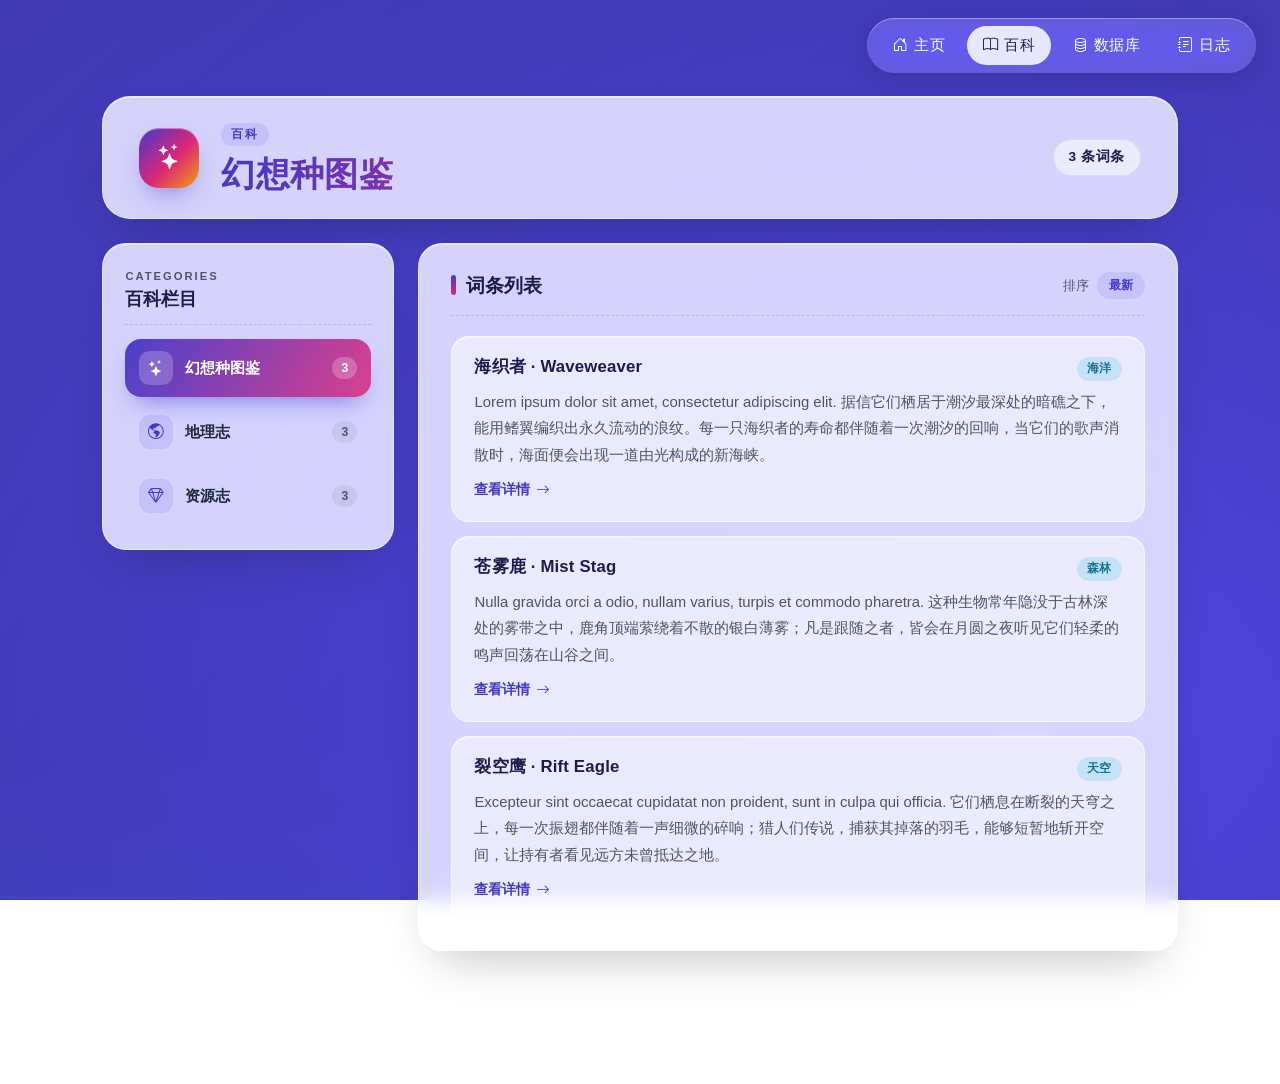
==== commit 958ba948: "refactor(wiki): collapse per-entry files into one file per category - Remove data/wiki/<category>/ s" ====
--- a/wiki.html
+++ b/wiki.html
@@ -107,6 +107,8 @@
 
             // 当前激活的栏目 id
             var activeId = null;
+            // 缓存：catId -> 词条数组（避免重复请求）
+            var cache = {};
 
             // ---- 工具 ----
             function escapeHtml(str) {
@@ -172,10 +174,9 @@
                         '<div class="gw-state gw-state--empty">' +
                         '<i class="bi bi-inbox"></i>' +
                         '<p class="gw-state__msg">该栏目下还没有词条</p>' +
-                        '<p class="gw-state__hint">在 data/wiki/' +
-                        '<code id="emptyCatId"></code>/ 目录里新建一个 JSON 文件并加入 index.json 即可。</p>' +
+                        '<p class="gw-state__hint">编辑 data/wiki/' +
+                        '<code id="emptyCatId"></code>.json，往数组里添加词条即可。</p>' +
                         "</div>";
-                    // 注入栏目 id，避免硬转义
                     var node = document.getElementById("emptyCatId");
                     if (node) node.textContent = activeId || "";
                     return;
@@ -205,7 +206,17 @@
                     .join("");
             }
 
-            // ---- 加载一个栏目的词条 ----
+            // ---- 取一个栏目的词条（带缓存） ----
+            function fetchEntries(catId) {
+                if (cache[catId]) return Promise.resolve(cache[catId]);
+                return getJSON(DATA_BASE + catId + ".json").then(function (data) {
+                    var arr = Array.isArray(data) ? data : [];
+                    cache[catId] = arr;
+                    return arr;
+                });
+            }
+
+            // ---- 切换栏目（带 180ms 淡入） ----
             function loadCategory(catId) {
                 $entriesEl.setAttribute("aria-busy", "true");
                 $entriesEl.classList.add("is-swapping");
@@ -215,24 +226,10 @@
                     '<div class="gw-entry__skeleton" aria-hidden="true"></div>' +
                     '<div class="gw-entry__skeleton" aria-hidden="true"></div>';
 
-                var indexUrl = DATA_BASE + catId + "/index.json";
-                getJSON(indexUrl)
-                    .then(function (files) {
-                        if (!Array.isArray(files)) {
-                            throw new Error("index.json 必须是文件名字符串数组");
-                        }
-                        return Promise.all(
-                            files.map(function (f) {
-                                return getJSON(DATA_BASE + catId + "/" + f).then(function (data) {
-                                    return { file: f, data: data };
-                                });
-                            })
-                        );
-                    })
-                    .then(function (results) {
-                        // 显示前先做一次 180ms 的淡出，给视觉一个过渡
+                fetchEntries(catId)
+                    .then(function (entries) {
                         window.setTimeout(function () {
-                            renderEntries(results.map(function (r) { return r.data; }));
+                            renderEntries(entries);
                             $entriesEl.classList.remove("is-swapping");
                         }, 180);
                     })
@@ -241,12 +238,12 @@
                         renderError(
                             $entriesEl,
                             "无法加载栏目「" + catId + "」的词条",
-                            "请确认 data/wiki/" + catId + "/ 目录存在，并通过本地 HTTP 服务访问页面。"
+                            "请确认 data/wiki/" + catId + ".json 存在，并通过本地 HTTP 服务访问页面。"
                         );
                     });
             }
 
-            // ---- 启动：拉取栏目清单 ----
+            // ---- 启动：拉栏目清单 + 并行拉所有词条用于侧边栏计数 ----
             getJSON(DATA_BASE + "categories.json")
                 .then(function (root) {
                     var categories = (root && root.categories) || [];
@@ -258,11 +255,11 @@
                         );
                         return null;
                     }
-                    // 并行拉取每个栏目的 index.json，用来在侧边栏显示词条数
+                    // 并行拉所有栏目的词条，缓存起来的同时也算条数
                     return Promise.all(
                         categories.map(function (cat) {
-                            return getJSON(DATA_BASE + cat.id + "/index.json")
-                                .then(function (files) { return [cat.id, Array.isArray(files) ? files.length : 0]; })
+                            return fetchEntries(cat.id)
+                                .then(function (entries) { return [cat.id, entries.length]; })
                                 .catch(function () { return [cat.id, 0]; });
                         })
                     ).then(function (pairs) {
@@ -283,7 +280,6 @@
                         "无法加载百科栏目清单",
                         "常见原因：直接以 file:// 打开页面（浏览器禁止本地 fetch）。请运行本地 HTTP 服务，例如：\n  npx serve .\n  python -m http.server 8000"
                     );
-                    // 内容区也提示一下
                     renderError(
                         $entriesEl,
                         "等待栏目清单…",
@@ -297,18 +293,16 @@
                 if (!item || item.classList.contains("is-active")) return;
                 activeId = item.dataset.category;
 
-                // 更新激活态
                 $listEl.querySelectorAll(".gw-categories__item").forEach(function (el) {
                     var on = el === item;
                     el.classList.toggle("is-active", on);
                     el.setAttribute("aria-selected", on ? "true" : "false");
                 });
 
-                // 标题栏同步：需要从已渲染的 DOM 中读出 title 和 count
+                // 标题栏从已渲染的 DOM 中读
                 var name = item.querySelector(".gw-categories__name").textContent;
-                var icon = item.querySelector(".gw-categories__icon i").className
-                    .split(" ")
-                    .filter(function (c) { return c.indexOf("bi-") === 0; })[0] || "bi-book";
+                var iconClass = item.querySelector(".gw-categories__icon i").className;
+                var icon = iconClass.split(" ").filter(function (c) { return c.indexOf("bi-") === 0; })[0] || "bi-book";
                 var count = item.querySelector(".gw-categories__count").textContent;
                 $titleEl.textContent = name;
                 $iconEl.innerHTML = '<i class="bi ' + escapeHtml(icon) + '"></i>';
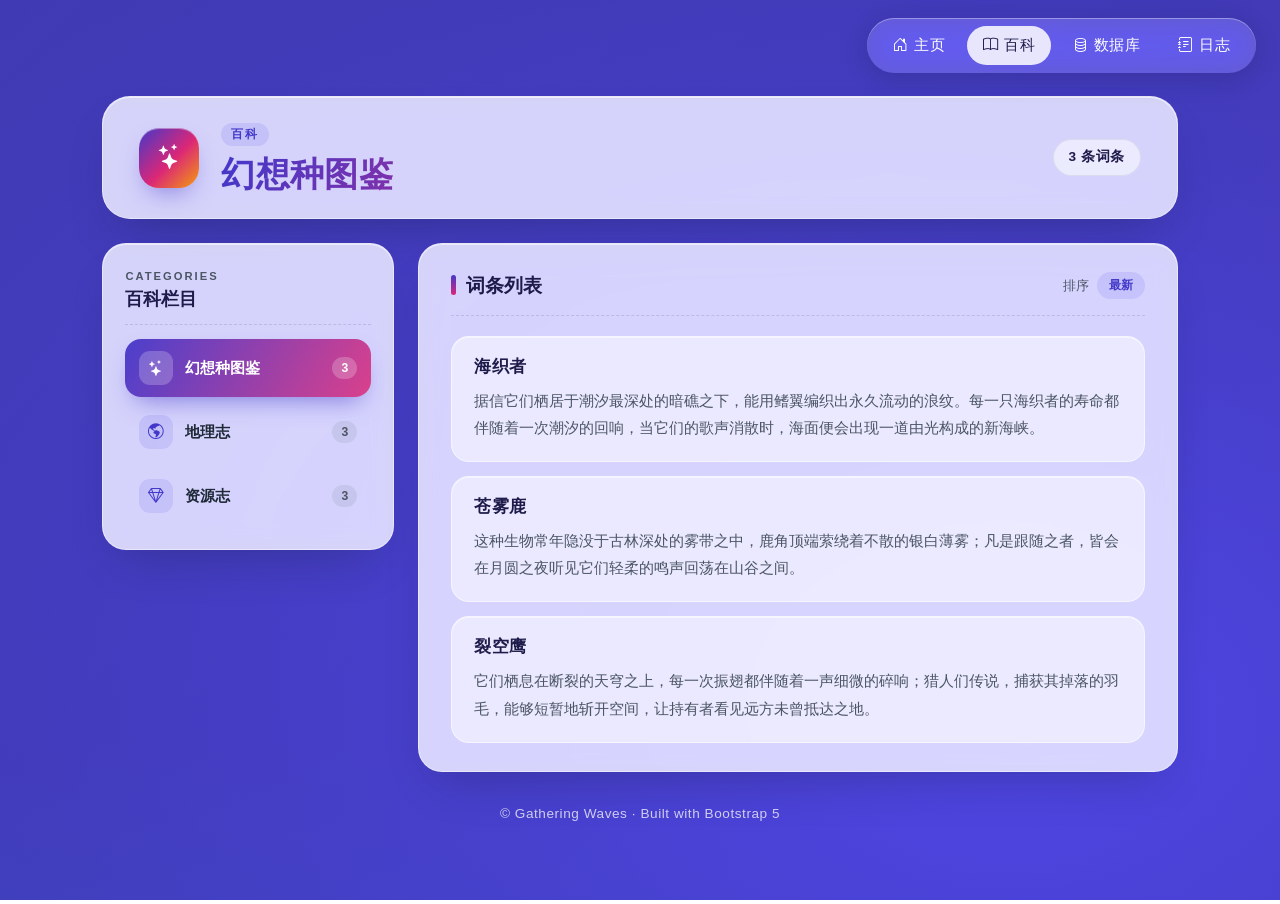
==== commit 2f1bc5e0: "refactor(wiki): 词条改为 title/content/image/notes 结构并移除「查看详情」 - bestiary / geography / resources 三个 JSO" ====
--- a/wiki.html
+++ b/wiki.html
@@ -109,6 +109,13 @@
             var activeId = null;
             // 缓存：catId -> 词条数组（避免重复请求）
             var cache = {};
+            // 最近一次从网络加载到的 categories 列表，写回 sessionStorage 时用
+            var lastCategories = null;
+
+            // sessionStorage 缓存配置。数据很小（4 个 JSON 不到 4KB），
+            // 5 分钟内认为缓存是新鲜的：够用，又不会让本地编辑后一直看不到更新。
+            var STORAGE_KEY = "gw:wiki:cache:v1";
+            var STORAGE_TTL = 5 * 60 * 1000;
 
             // ---- 工具 ----
             function escapeHtml(str) {
@@ -183,23 +190,40 @@
                 }
                 $entriesEl.innerHTML = entries
                     .map(function (entry) {
-                        var fullTitle = entry.titleEn
-                            ? escapeHtml(entry.title) + " · " + escapeHtml(entry.titleEn)
-                            : escapeHtml(entry.title);
-                        var tag = entry.tag
-                            ? '<span class="gw-entry__tag">' + escapeHtml(entry.tag) + "</span>"
-                            : "";
+                        var titleHtml = '<h3 class="gw-entry__title">' + escapeHtml(entry.title || "") + "</h3>";
+
+                        // 图片：非空字符串才渲染（null / 空 / 缺字段都不显示）
+                        var imageHtml = "";
+                        if (typeof entry.image === "string" && entry.image.trim()) {
+                            imageHtml =
+                                '<div class="gw-entry__image">' +
+                                '<img src="' + escapeHtml(entry.image) + '" alt="' + escapeHtml(entry.title || "") + '" loading="lazy" />' +
+                                "</div>";
+                        }
+
+                        // content 允许多行：先 escapeHtml，再把 \n 还原成 <br> 即可
+                        var contentHtml =
+                            '<div class="gw-entry__content">' +
+                            escapeHtml(entry.content || "").replace(/\n/g, "<br>") +
+                            "</div>";
+
+                        // notes：非空才渲染，整块放进带黄边浅黄底的容器
+                        var notesHtml = "";
+                        if (typeof entry.notes === "string" && entry.notes.trim()) {
+                            notesHtml =
+                                '<div class="gw-entry__notes">' +
+                                escapeHtml(entry.notes).replace(/\n/g, "<br>") +
+                                "</div>";
+                        }
+
                         return (
                             '<article class="gw-entry">' +
-                            '<div class="gw-entry__head">' +
-                            '<h3 class="gw-entry__title">' + fullTitle + "</h3>" +
-                            tag +
+                            '<div class="gw-entry__head">' + titleHtml + "</div>" +
+                            '<div class="gw-entry__body">' +
+                            contentHtml +
+                            imageHtml +
                             "</div>" +
-                            '<p class="gw-entry__excerpt">' + escapeHtml(entry.excerpt || "") + "</p>" +
-                            '<span class="gw-entry__more">' +
-                            "<span>查看详情</span>" +
-                            '<i class="bi bi-arrow-right"></i>' +
-                            "</span>" +
+                            notesHtml +
                             "</article>"
                         );
                     })
@@ -217,21 +241,31 @@
             }
 
             // ---- 切换栏目（带 180ms 淡入） ----
-            function loadCategory(catId) {
-                $entriesEl.setAttribute("aria-busy", "true");
-                $entriesEl.classList.add("is-swapping");
-                // 骨架屏
-                $entriesEl.innerHTML =
-                    '<div class="gw-entry__skeleton" aria-hidden="true"></div>' +
-                    '<div class="gw-entry__skeleton" aria-hidden="true"></div>' +
-                    '<div class="gw-entry__skeleton" aria-hidden="true"></div>';
+            // opts.skipAnimation = true 时直接渲染,跳过骨架屏和淡入延迟,
+            // 用于从 sessionStorage 命中时秒开首屏。
+            function loadCategory(catId, opts) {
+                opts = opts || {};
+                if (!opts.skipAnimation) {
+                    $entriesEl.setAttribute("aria-busy", "true");
+                    $entriesEl.classList.add("is-swapping");
+                    // 骨架屏
+                    $entriesEl.innerHTML =
+                        '<div class="gw-entry__skeleton" aria-hidden="true"></div>' +
+                        '<div class="gw-entry__skeleton" aria-hidden="true"></div>' +
+                        '<div class="gw-entry__skeleton" aria-hidden="true"></div>';
+                }
 
                 fetchEntries(catId)
                     .then(function (entries) {
-                        window.setTimeout(function () {
+                        if (opts.skipAnimation) {
                             renderEntries(entries);
                             $entriesEl.classList.remove("is-swapping");
-                        }, 180);
+                        } else {
+                            window.setTimeout(function () {
+                                renderEntries(entries);
+                                $entriesEl.classList.remove("is-swapping");
+                            }, 180);
+                        }
                     })
                     .catch(function (err) {
                         console.error("[wiki] 加载栏目失败:", err);
@@ -243,49 +277,146 @@
                     });
             }
 
-            // ---- 启动：拉栏目清单 + 并行拉所有词条用于侧边栏计数 ----
-            getJSON(DATA_BASE + "categories.json")
-                .then(function (root) {
-                    var categories = (root && root.categories) || [];
-                    if (!categories.length) {
+            // ---- sessionStorage 读写 ----
+            function loadFromStorage() {
+                try {
+                    var raw = sessionStorage.getItem(STORAGE_KEY);
+                    if (!raw) return null;
+                    var obj = JSON.parse(raw);
+                    if (!obj || !Array.isArray(obj.categories) || !obj.entries) return null;
+                    if (typeof obj.entries !== "object") return null;
+                    if (Date.now() - (obj.savedAt || 0) > STORAGE_TTL) return null;
+                    return obj;
+                } catch (e) {
+                    return null;
+                }
+            }
+
+            function saveToStorage() {
+                try {
+                    sessionStorage.setItem(
+                        STORAGE_KEY,
+                        JSON.stringify({
+                            savedAt: Date.now(),
+                            categories: lastCategories || [],
+                            entries: cache
+                        })
+                    );
+                } catch (e) {
+                    // sessionStorage 不可用（隐私模式）或写满，静默失败
+                }
+            }
+
+            // ---- 启动渲染（categories + counts 准备好后调用） ----
+            // skipAnimation=true 时直接渲染首屏,用于从 sessionStorage 命中时秒开
+            function bootstrap(categories, counts, skipAnimation) {
+                lastCategories = categories;
+                activeId = categories[0].id;
+                renderSidebar(categories, counts);
+                renderTitlebar(categories[0], counts[activeId] || 0);
+                loadCategory(activeId, { skipAnimation: !!skipAnimation });
+            }
+
+            // ---- 首次加载 / 缓存失效：从网络拉 ----
+            function fullLoad() {
+                return getJSON(DATA_BASE + "categories.json")
+                    .then(function (root) {
+                        var categories = (root && root.categories) || [];
+                        if (!categories.length) {
+                            renderError(
+                                $listEl,
+                                "data/wiki/categories.json 中没有栏目",
+                                "请在该文件中定义 categories 数组。"
+                            );
+                            return null;
+                        }
+                        // 并行拉所有栏目的词条，缓存起来的同时也算条数
+                        return Promise.all(
+                            categories.map(function (cat) {
+                                return fetchEntries(cat.id)
+                                    .then(function (entries) { return [cat.id, entries.length]; })
+                                    .catch(function () { return [cat.id, 0]; });
+                            })
+                        ).then(function (pairs) {
+                            var counts = {};
+                            pairs.forEach(function (p) { counts[p[0]] = p[1]; });
+                            bootstrap(categories, counts);
+                            saveToStorage();
+                            return categories;
+                        });
+                    })
+                    .catch(function (err) {
+                        console.error("[wiki] 加载 categories.json 失败:", err);
                         renderError(
                             $listEl,
-                            "data/wiki/categories.json 中没有栏目",
-                            "请在该文件中定义 categories 数组。"
-                        );
-                        return null;
-                    }
-                    // 并行拉所有栏目的词条，缓存起来的同时也算条数
-                    return Promise.all(
-                        categories.map(function (cat) {
-                            return fetchEntries(cat.id)
-                                .then(function (entries) { return [cat.id, entries.length]; })
-                                .catch(function () { return [cat.id, 0]; });
-                        })
-                    ).then(function (pairs) {
-                        var counts = {};
-                        pairs.forEach(function (p) { counts[p[0]] = p[1]; });
-
-                        activeId = categories[0].id;
-                        renderSidebar(categories, counts);
-                        renderTitlebar(categories[0], counts[activeId] || 0);
-                        loadCategory(activeId);
+                            "无法加载百科栏目清单",
+                            "常见原因：直接以 file:// 打开页面（浏览器禁止本地 fetch）。请运行本地 HTTP 服务，例如：\n  npx serve .\n  python -m http.server 8000"
+                        );
+                        renderError(
+                            $entriesEl,
+                            "等待栏目清单…",
+                            "栏目加载成功后此处会自动出现词条。"
+                        );
+                    });
+            }
+
+            // ---- 后台静默刷新：更新内存 + sessionStorage，不重渲染当前视图 ----
+            function backgroundRefresh() {
+                getJSON(DATA_BASE + "categories.json")
+                    .then(function (root) {
+                        var categories = (root && root.categories) || [];
+                        if (categories.length) lastCategories = categories;
                         return categories;
+                    })
+                    .catch(function () { return lastCategories || []; })
+                    .then(function (categories) {
+                        if (!categories.length) return null;
+                        return Promise.all(
+                            categories.map(function (cat) {
+                                return getJSON(DATA_BASE + cat.id + ".json")
+                                    .then(function (data) {
+                                        cache[cat.id] = Array.isArray(data) ? data : [];
+                                    })
+                                    .catch(function () { /* 保留旧缓存 */ });
+                            })
+                        );
+                    })
+                    .then(function () { saveToStorage(); })
+                    .catch(function (err) {
+                        console.warn("[wiki] 后台刷新失败:", err);
                     });
-                })
-                .catch(function (err) {
-                    console.error("[wiki] 加载 categories.json 失败:", err);
-                    renderError(
-                        $listEl,
-                        "无法加载百科栏目清单",
-                        "常见原因：直接以 file:// 打开页面（浏览器禁止本地 fetch）。请运行本地 HTTP 服务，例如：\n  npx serve .\n  python -m http.server 8000"
-                    );
-                    renderError(
-                        $entriesEl,
-                        "等待栏目清单…",
-                        "栏目加载成功后此处会自动出现词条。"
-                    );
-                });
+            }
+
+            // ---- 启动：优先从 sessionStorage 渲染，再后台静默刷新 ----
+            var stored = loadFromStorage();
+            if (stored && stored.categories.length) {
+                // 命中：把数据灌进内存 cache，然后立刻渲染
+                Object.keys(stored.entries).forEach(function (id) {
+                    cache[id] = stored.entries[id];
+                });
+                var counts = {};
+                stored.categories.forEach(function (c) {
+                    counts[c.id] = (cache[c.id] || []).length;
+                });
+                bootstrap(stored.categories, counts, true);
+                var savedAgo = Math.max(0, Math.round((Date.now() - stored.savedAt) / 1000));
+                console.info(
+                    "[wiki] 从 sessionStorage 渲染，" + savedAgo + " 秒前保存。" +
+                    "本地编辑 JSON 后想立刻看效果：" +
+                    "sessionStorage.removeItem('" + STORAGE_KEY + "') 然后刷新。"
+                );
+                backgroundRefresh();
+            } else {
+                fullLoad();
+            }
+
+            // bfcache 兜底：用浏览器后退/前进键切回时，JS 状态和 DOM 都还在，
+            // 不需要做任何事。这里只打个日志方便观察。
+            window.addEventListener("pageshow", function (e) {
+                if (e.persisted) {
+                    console.info("[wiki] 来自 bfcache，无需重新加载数据");
+                }
+            });
 
             // ---- 交互：切换栏目 ----
             $listEl.addEventListener("click", function (e) {
--- a/assets/css/style.css
+++ b/assets/css/style.css
@@ -783,7 +783,7 @@
     justify-content: space-between;
     flex-wrap: wrap;
     gap: 8px;
-    margin-bottom: 8px;
+    margin-bottom: 10px;
 }
 
 .gw-entry__title {
@@ -794,40 +794,54 @@
     letter-spacing: 0.01em;
 }
 
-.gw-entry__tag {
+/* 内容 + 右侧图片的横向布局 */
+.gw-entry__body {
+    display: flex;
+    align-items: flex-start;
+    gap: 18px;
+}
+
+.gw-entry__content {
+    flex: 1;
+    min-width: 0;
+    margin: 0;
+    color: var(--gw-text-muted);
+    font-size: 0.95rem;
+    line-height: 1.78;
+    /* 允许 JSON 里用 \n 换行 */
+    white-space: normal;
+    word-break: break-word;
+}
+
+/* 右侧图片：固定尺寸 + 圆角 + 兜底背景 */
+.gw-entry__image {
     flex-shrink: 0;
-    padding: 3px 10px;
-    border-radius: 999px;
-    background: rgba(6, 182, 212, 0.16);
-    color: #0e7490;
-    font-size: 0.74rem;
-    font-weight: 600;
-    letter-spacing: 0.04em;
-}
-
-.gw-entry__excerpt {
-    margin: 0;
-    color: var(--gw-text-muted);
-    font-size: 0.93rem;
-    line-height: 1.78;
-}
-
-.gw-entry__more {
-    display: inline-flex;
-    align-items: center;
-    gap: 6px;
-    margin-top: 12px;
-    font-size: 0.85rem;
-    font-weight: 600;
-    color: #4338ca;
-}
-
-.gw-entry__more i {
-    transition: transform 0.25s ease;
-}
-
-.gw-entry:hover .gw-entry__more i {
-    transform: translateX(4px);
+    width: 200px;
+    height: 140px;
+    border-radius: 16px;
+    overflow: hidden;
+    background: rgba(31, 41, 55, 0.06);
+    box-shadow: 0 6px 18px -10px rgba(15, 23, 42, 0.35);
+}
+
+.gw-entry__image img {
+    display: block;
+    width: 100%;
+    height: 100%;
+    object-fit: cover;
+}
+
+/* 备注：黄边 + 浅黄底 */
+.gw-entry__notes {
+    margin-top: 14px;
+    padding: 12px 16px;
+    border: 1px solid #facc15;        /* 黄色边框 */
+    background: #fef9c3;              /* 浅黄色背景 */
+    border-radius: 12px;
+    color: #713f12;
+    font-size: 0.9rem;
+    line-height: 1.7;
+    word-break: break-word;
 }
 
 @media (max-width: 576px) {
@@ -839,6 +853,14 @@
     .gw-entry {
         padding: 16px 18px;
         border-radius: 16px;
+    }
+    /* 窄屏：图片独占一行，避免与正文挤在一起 */
+    .gw-entry__body {
+        flex-direction: column;
+    }
+    .gw-entry__image {
+        width: 100%;
+        height: 180px;
     }
 }
 
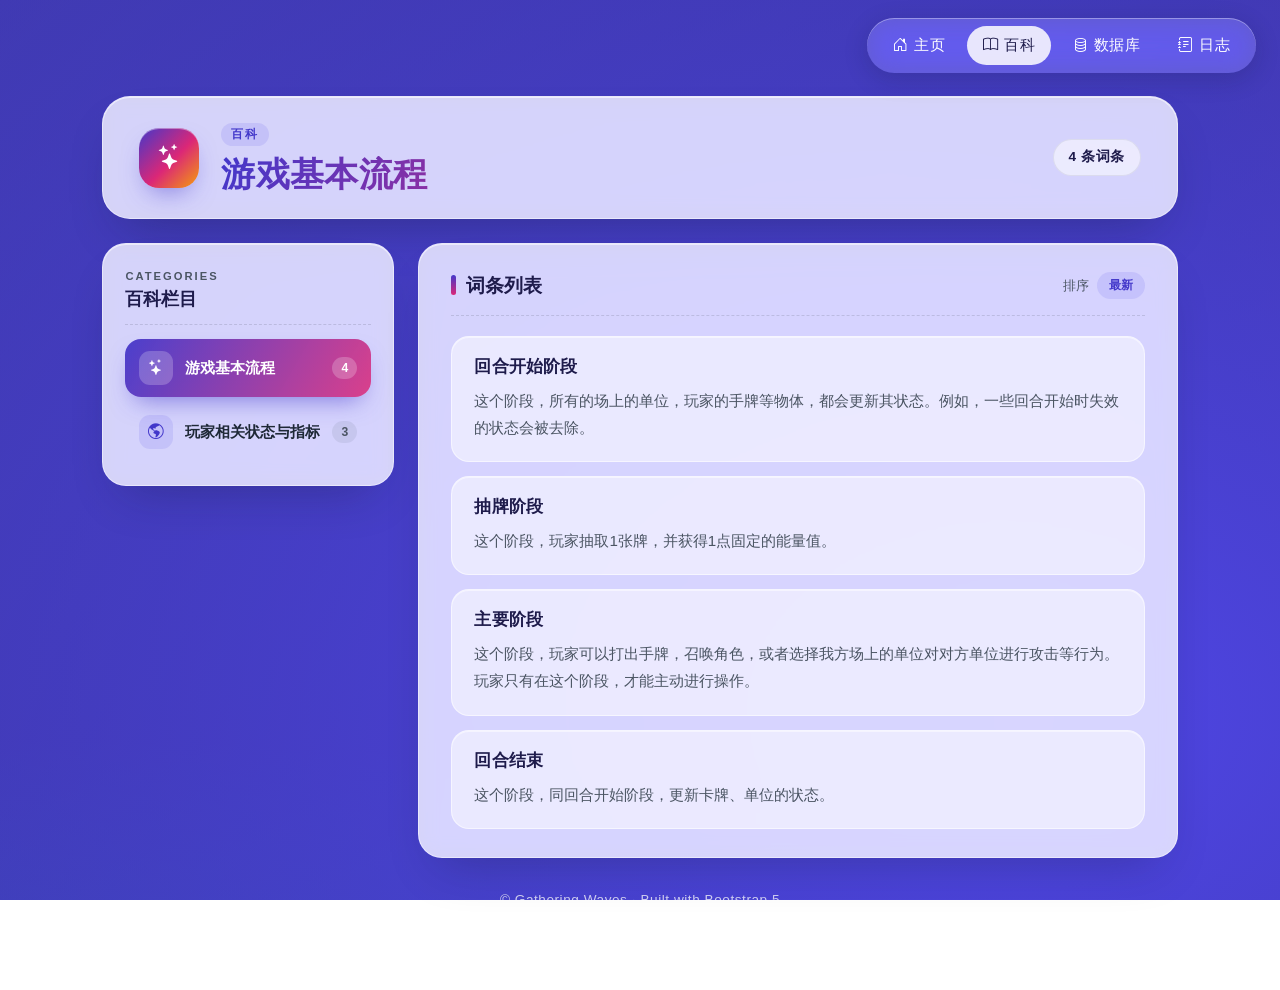
==== commit 108b765a: "feat(wiki): 词条图片支持点击放大，点击任意位置关闭 - 新增图片灯箱：白底圆角 frame + 完整图片（object-fit: contain） - frame 四周有白色 paddin" ====
--- a/wiki.html
+++ b/wiki.html
@@ -86,6 +86,13 @@
 
         <p class="gw-footer">© Gathering Waves · Built with Bootstrap 5</p>
     </main>
+
+    <!-- 图片灯箱：点击词条图片放大，点击任意位置关闭 -->
+    <div class="gw-lightbox" id="lightbox" aria-hidden="true" role="dialog" aria-modal="true" aria-label="图片预览">
+        <div class="gw-lightbox__frame">
+            <img class="gw-lightbox__img" id="lightboxImg" src="" alt="" />
+        </div>
+    </div>
 
     <script
         src="https://cdn.jsdelivr.net/npm/bootstrap@5.3.3/dist/js/bootstrap.bundle.min.js"
@@ -450,6 +457,45 @@
                     item.click();
                 }
             });
+
+            // ---- 图片灯箱 ----
+            // 点击词条缩略图打开；打开状态下点击灯箱任意位置（含图片）即关闭。
+            (function setupLightbox() {
+                var $lightbox = document.getElementById("lightbox");
+                var $lightboxImg = document.getElementById("lightboxImg");
+                if (!$lightbox || !$lightboxImg) return;
+
+                function openLightbox(src, alt) {
+                    $lightboxImg.src = src;
+                    $lightboxImg.alt = alt || "";
+                    $lightbox.classList.add("is-open");
+                    $lightbox.setAttribute("aria-hidden", "false");
+                    // 锁滚动，避免背景被一起滚
+                    document.body.style.overflow = "hidden";
+                }
+
+                function closeLightbox() {
+                    if (!$lightbox.classList.contains("is-open")) return;
+                    $lightbox.classList.remove("is-open");
+                    $lightbox.setAttribute("aria-hidden", "true");
+                    // 清掉 src，大图关闭后不再常驻内存
+                    $lightboxImg.removeAttribute("src");
+                    $lightboxImg.alt = "";
+                    document.body.style.overflow = "";
+                }
+
+                // 事件委托：点击词条图片时打开
+                $entriesEl.addEventListener("click", function (e) {
+                    var imgWrap = e.target.closest(".gw-entry__image");
+                    if (!imgWrap) return;
+                    var img = imgWrap.querySelector("img");
+                    if (!img || !img.src) return;
+                    openLightbox(img.src, img.alt);
+                });
+
+                // 灯箱内任意位置点击都关闭（backdrop / 白色 frame / 图片本身）
+                $lightbox.addEventListener("click", closeLightbox);
+            })();
         })();
     </script>
 </body>
--- a/assets/css/style.css
+++ b/assets/css/style.css
@@ -963,3 +963,77 @@
         animation: none;
     }
 }
+
+/* =========================================================
+   Image lightbox (wiki entry thumbnails)
+   点击词条缩略图放大显示，点击任意位置关闭
+   ========================================================= */
+
+.gw-lightbox {
+    position: fixed;
+    inset: 0;
+    z-index: 2000;             /* 高于顶部导航 1080 */
+    display: flex;
+    align-items: center;
+    justify-content: center;
+    padding: 24px;
+    background: rgba(15, 23, 42, 0.78);
+    backdrop-filter: blur(6px);
+    -webkit-backdrop-filter: blur(6px);
+    opacity: 0;
+    pointer-events: none;      /* 关闭时不拦截点击 */
+    transition: opacity 0.2s ease-out;
+}
+
+.gw-lightbox.is-open {
+    opacity: 1;
+    pointer-events: auto;
+    cursor: zoom-out;
+}
+
+/* 白底容器：内边距形成图片四周的白边，四个角做圆弧 */
+.gw-lightbox__frame {
+    background: #ffffff;
+    padding: 20px;
+    border-radius: 20px;
+    max-width: min(90vw, 960px);   /* 宽上限：视口宽的 90% 且不超过 960px */
+    max-height: 90vh;              /* 高上限：视口高的 90% */
+    box-shadow:
+        0 30px 60px -20px rgba(0, 0, 0, 0.55),
+        inset 0 1px 0 rgba(255, 255, 255, 0.5);
+    cursor: zoom-out;
+    display: flex;
+    align-items: center;
+    justify-content: center;
+}
+
+.gw-lightbox__img {
+    display: block;
+    max-width: 100%;
+    max-height: 80vh;              /* 在 frame 90vh 之内再留出余量 */
+    width: auto;
+    height: auto;
+    object-fit: contain;           /* 完整显示，不裁剪 */
+    border-radius: 12px;
+}
+
+@media (max-width: 576px) {
+    .gw-lightbox {
+        padding: 12px;
+    }
+    .gw-lightbox__frame {
+        padding: 12px;
+        border-radius: 16px;
+        max-height: 95vh;
+    }
+    .gw-lightbox__img {
+        max-height: 85vh;
+        border-radius: 10px;
+    }
+}
+
+@media (prefers-reduced-motion: reduce) {
+    .gw-lightbox {
+        transition: none;
+    }
+}
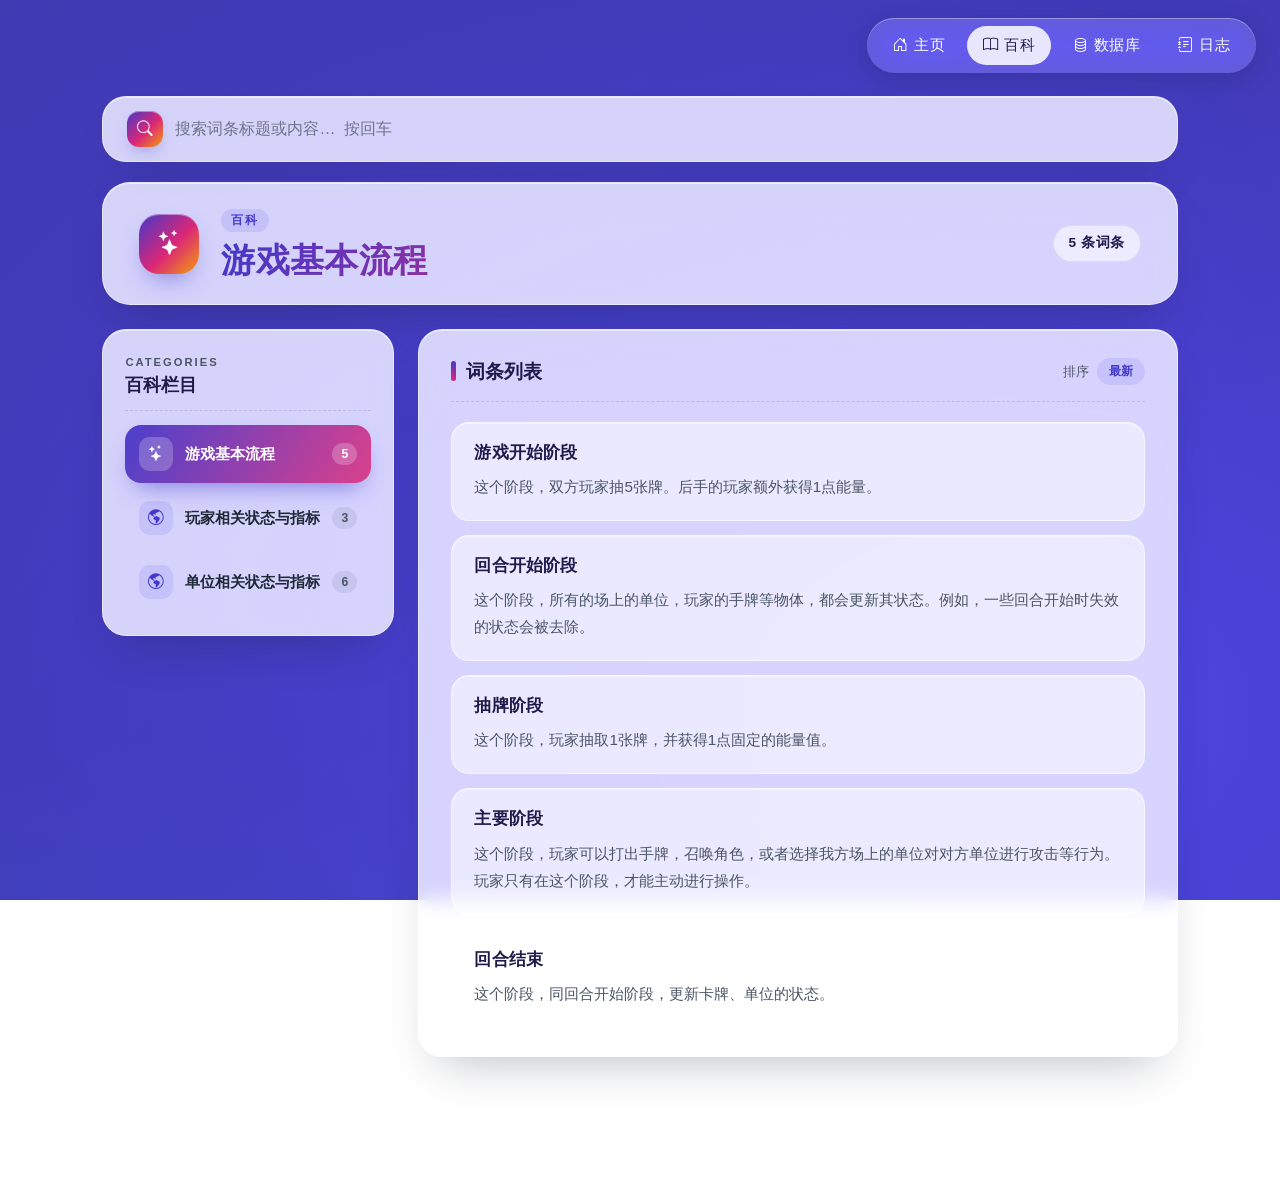
==== commit 9fa8c6f4: "feat(wiki): 顶部新增搜索栏，命中后过滤左侧栏目并支持清空恢复" ====
--- a/wiki.html
+++ b/wiki.html
@@ -38,6 +38,31 @@
     </nav>
 
     <main class="gw-page gw-page--wiki">
+        <!-- 0. 搜索栏：所有词条之上，输入关键词按回车进行搜索；清空后恢复 -->
+        <form class="gw-search" id="searchForm" role="search" aria-label="词条搜索">
+            <span class="gw-search__icon" aria-hidden="true">
+                <i class="bi bi-search"></i>
+            </span>
+            <input
+                type="search"
+                class="gw-search__input"
+                id="searchInput"
+                placeholder="搜索词条标题或内容…  按回车"
+                aria-label="搜索词条"
+                autocomplete="off"
+                spellcheck="false"
+            />
+            <button
+                type="button"
+                class="gw-search__clear"
+                id="searchClear"
+                aria-label="清空搜索"
+                hidden
+            >
+                <i class="bi bi-x-circle-fill"></i>
+            </button>
+        </form>
+
         <!-- 1. 标题栏：顶部全宽，内容由 JS 从 categories.json + 词条总数填充 -->
         <header class="gw-titlebar" aria-label="当前栏目标题">
             <span class="gw-titlebar__icon" id="titlebarIcon" aria-hidden="true">
@@ -111,6 +136,10 @@
             var $iconEl    = document.getElementById("titlebarIcon");
             var $listEl    = document.getElementById("categoryList");
             var $entriesEl = document.getElementById("entryList");
+            var $titlebar  = $titleEl ? $titleEl.closest(".gw-titlebar") : null;
+            var $searchForm  = document.getElementById("searchForm");
+            var $searchInput = document.getElementById("searchInput");
+            var $searchClear = document.getElementById("searchClear");
 
             // 当前激活的栏目 id
             var activeId = null;
@@ -118,6 +147,13 @@
             var cache = {};
             // 最近一次从网络加载到的 categories 列表，写回 sessionStorage 时用
             var lastCategories = null;
+            // 搜索状态
+            var isSearching = false;
+            var searchQuery = "";
+            // 搜索结果：catId -> 命中词条数组（空对象表示无任何命中）
+            var searchMatches = {};
+            // 进入搜索前记住的栏目，clearSearch 时回到这里
+            var preSearchActiveId = null;
 
             // sessionStorage 缓存配置。数据很小（4 个 JSON 不到 4KB），
             // 5 分钟内认为缓存是新鲜的：够用，又不会让本地编辑后一直看不到更新。
@@ -158,11 +194,16 @@
             }
 
             // ---- 渲染：侧边栏 ----
-            function renderSidebar(categories, counts) {
+            // activeOverride:
+            //   省略 → 用全局 activeId（默认行为）
+            //   null  → 不点亮任何栏目（搜索未锁定到具体栏目时用）
+            //   具体 id → 强制点亮该栏目
+            function renderSidebar(categories, counts, activeOverride) {
                 $listEl.setAttribute("aria-busy", "false");
+                var effectiveActive = (activeOverride === undefined) ? activeId : activeOverride;
                 $listEl.innerHTML = categories
                     .map(function (cat) {
-                        var isActive = cat.id === activeId;
+                        var isActive = cat.id === effectiveActive;
                         return (
                             '<li class="gw-categories__item' + (isActive ? " is-active" : "") + '"' +
                             ' data-category="' + escapeHtml(cat.id) + '"' +
@@ -180,6 +221,46 @@
                     .join("");
             }
 
+            // ---- 渲染：单条词条卡片（搜索结果与栏目列表都复用） ----
+            function entryCardHTML(entry) {
+                var titleHtml = '<h3 class="gw-entry__title">' + escapeHtml(entry.title || "") + "</h3>";
+
+                // 图片：非空字符串才渲染（null / 空 / 缺字段都不显示）
+                var imageHtml = "";
+                if (typeof entry.image === "string" && entry.image.trim()) {
+                    imageHtml =
+                        '<div class="gw-entry__image">' +
+                        '<img src="' + escapeHtml(entry.image) + '" alt="' + escapeHtml(entry.title || "") + '" loading="lazy" />' +
+                        "</div>";
+                }
+
+                // content 允许多行：先 escapeHtml，再把 \n 还原成 <br> 即可
+                var contentHtml =
+                    '<div class="gw-entry__content">' +
+                    escapeHtml(entry.content || "").replace(/\n/g, "<br>") +
+                    "</div>";
+
+                // notes：非空才渲染，整块放进带黄边浅黄底的容器
+                var notesHtml = "";
+                if (typeof entry.notes === "string" && entry.notes.trim()) {
+                    notesHtml =
+                        '<div class="gw-entry__notes">' +
+                        escapeHtml(entry.notes).replace(/\n/g, "<br>") +
+                        "</div>";
+                }
+
+                return (
+                    '<article class="gw-entry">' +
+                    '<div class="gw-entry__head">' + titleHtml + "</div>" +
+                    '<div class="gw-entry__body">' +
+                    contentHtml +
+                    imageHtml +
+                    "</div>" +
+                    notesHtml +
+                    "</article>"
+                );
+            }
+
             // ---- 渲染：词条列表 ----
             function renderEntries(entries) {
                 $entriesEl.setAttribute("aria-busy", "false");
@@ -195,46 +276,7 @@
                     if (node) node.textContent = activeId || "";
                     return;
                 }
-                $entriesEl.innerHTML = entries
-                    .map(function (entry) {
-                        var titleHtml = '<h3 class="gw-entry__title">' + escapeHtml(entry.title || "") + "</h3>";
-
-                        // 图片：非空字符串才渲染（null / 空 / 缺字段都不显示）
-                        var imageHtml = "";
-                        if (typeof entry.image === "string" && entry.image.trim()) {
-                            imageHtml =
-                                '<div class="gw-entry__image">' +
-                                '<img src="' + escapeHtml(entry.image) + '" alt="' + escapeHtml(entry.title || "") + '" loading="lazy" />' +
-                                "</div>";
-                        }
-
-                        // content 允许多行：先 escapeHtml，再把 \n 还原成 <br> 即可
-                        var contentHtml =
-                            '<div class="gw-entry__content">' +
-                            escapeHtml(entry.content || "").replace(/\n/g, "<br>") +
-                            "</div>";
-
-                        // notes：非空才渲染，整块放进带黄边浅黄底的容器
-                        var notesHtml = "";
-                        if (typeof entry.notes === "string" && entry.notes.trim()) {
-                            notesHtml =
-                                '<div class="gw-entry__notes">' +
-                                escapeHtml(entry.notes).replace(/\n/g, "<br>") +
-                                "</div>";
-                        }
-
-                        return (
-                            '<article class="gw-entry">' +
-                            '<div class="gw-entry__head">' + titleHtml + "</div>" +
-                            '<div class="gw-entry__body">' +
-                            contentHtml +
-                            imageHtml +
-                            "</div>" +
-                            notesHtml +
-                            "</article>"
-                        );
-                    })
-                    .join("");
+                $entriesEl.innerHTML = entries.map(entryCardHTML).join("");
             }
 
             // ---- 取一个栏目的词条（带缓存） ----
@@ -245,6 +287,152 @@
                     cache[catId] = arr;
                     return arr;
                 });
+            }
+
+            // ---- 搜索：判定单条词条是否命中关键词 ----
+            // 在 title / content / notes 三个文本字段里做不区分大小写的子串匹配
+            function entryMatchesQuery(entry, q) {
+                if (!q) return true;
+                if ((entry.title   || "").toLowerCase().indexOf(q) !== -1) return true;
+                if ((entry.content || "").toLowerCase().indexOf(q) !== -1) return true;
+                if ((entry.notes   || "").toLowerCase().indexOf(q) !== -1) return true;
+                return false;
+            }
+
+            // ---- 搜索结果渲染：按栏目分组，每组下挂着命中词条 ----
+            // matchesByCategory: { catId: [entry, ...] }
+            // 用 entryCardHTML 复用现有卡片样式，外部包一层栏目标题
+            function renderSearchResults(matchesByCategory) {
+                var ids = Object.keys(matchesByCategory);
+                var total = 0;
+                ids.forEach(function (id) { total += (matchesByCategory[id] || []).length; });
+
+                $entriesEl.setAttribute("aria-busy", "false");
+
+                if (total === 0) {
+                    $entriesEl.innerHTML =
+                        '<div class="gw-state gw-state--no-results">' +
+                        '<i class="bi bi-search"></i>' +
+                        '<p class="gw-state__msg">没有找到匹配「' + escapeHtml(searchQuery) +
+                        '」的词条</p>' +
+                        '<p class="gw-state__hint">试试换一个关键词，或清空搜索查看全部栏目</p>' +
+                        "</div>";
+                    return;
+                }
+
+                // 按 lastCategories 的原始顺序输出分组，保证展示稳定
+                var orderedIds = (lastCategories || [])
+                    .map(function (c) { return c.id; })
+                    .filter(function (id) { return matchesByCategory[id] && matchesByCategory[id].length; });
+
+                // 容错：万一 lastCategories 还没就绪、或者有命中不在分类里，再补一轮
+                ids.forEach(function (id) {
+                    if (orderedIds.indexOf(id) === -1) orderedIds.push(id);
+                });
+
+                var html = orderedIds.map(function (catId) {
+                    var cat = (lastCategories || []).find(function (c) { return c.id === catId; });
+                    var title = cat ? cat.title : catId;
+                    var icon  = cat && cat.icon ? cat.icon : "bi-book";
+                    var entries = matchesByCategory[catId] || [];
+                    return (
+                        '<section class="gw-search-group" data-category="' + escapeHtml(catId) + '">' +
+                        '<h3 class="gw-search-group__title">' +
+                        '<i class="bi ' + escapeHtml(icon) + '"></i>' +
+                        '<span>' + escapeHtml(title) + '</span>' +
+                        '<span class="gw-search-group__count">' + entries.length + '</span>' +
+                        '</h3>' +
+                        entries.map(entryCardHTML).join("") +
+                        '</section>'
+                    );
+                }).join("");
+
+                $entriesEl.innerHTML = html;
+            }
+
+            // ---- 执行搜索 ----
+            // query: 用户输入的原始字符串；空 / 空白会直接走 clearSearch
+            function performSearch(query) {
+                var q = (query || "").trim();
+                if (!q) {
+                    clearSearch();
+                    return;
+                }
+
+                isSearching = true;
+                searchQuery = q;
+                preSearchActiveId = activeId;
+
+                var lowerQ = q.toLowerCase();
+                var matches = {};
+                var total = 0;
+                Object.keys(cache).forEach(function (catId) {
+                    var hits = (cache[catId] || []).filter(function (entry) {
+                        return entryMatchesQuery(entry, lowerQ);
+                    });
+                    if (hits.length) {
+                        matches[catId] = hits;
+                        total += hits.length;
+                    }
+                });
+                searchMatches = matches;
+
+                // 左侧栏目：只保留有命中的，数字也改成命中数
+                var filteredCats = (lastCategories || []).filter(function (cat) {
+                    return matches[cat.id] && matches[cat.id].length;
+                });
+                var matchCounts = {};
+                Object.keys(matches).forEach(function (id) { matchCounts[id] = matches[id].length; });
+                renderSidebar(filteredCats, matchCounts, null);
+
+                // 标题栏切到搜索态
+                if ($titlebar) $titlebar.classList.add("is-searching");
+                $titleEl.textContent = "搜索结果";
+                $iconEl.innerHTML = '<i class="bi bi-search"></i>';
+                $countEl.textContent = total + " 条匹配";
+
+                // 右侧内容：按栏目分组展示所有命中
+                renderSearchResults(matches);
+
+                // 清空按钮可见
+                if ($searchClear) $searchClear.hidden = false;
+            }
+
+            // ---- 清空搜索：恢复全部栏目，回到搜索前的 activeId ----
+            function clearSearch() {
+                if (!isSearching) {
+                    // 即使没在搜索中，也把搜索栏的可见状态归位
+                    if ($searchInput) $searchInput.value = "";
+                    if ($searchClear) $searchClear.hidden = true;
+                    return;
+                }
+
+                isSearching = false;
+                searchQuery = "";
+                searchMatches = {};
+                if ($searchInput) $searchInput.value = "";
+                if ($searchClear) $searchClear.hidden = true;
+                if ($titlebar) $titlebar.classList.remove("is-searching");
+
+                // 恢复 activeId：优先回到搜索前记录的栏目；缺失则退回第一个
+                if (preSearchActiveId && (lastCategories || []).some(function (c) { return c.id === preSearchActiveId; })) {
+                    activeId = preSearchActiveId;
+                } else {
+                    activeId = (lastCategories && lastCategories[0]) ? lastCategories[0].id : null;
+                }
+                preSearchActiveId = null;
+
+                // 重新渲染左侧完整栏目（使用各栏目真实条数）
+                var counts = {};
+                Object.keys(cache).forEach(function (id) { counts[id] = (cache[id] || []).length; });
+                renderSidebar(lastCategories || [], counts);
+
+                // 标题栏与右侧内容都回到 activeId 栏目
+                if (activeId) {
+                    var activeCat = (lastCategories || []).find(function (c) { return c.id === activeId; });
+                    if (activeCat) renderTitlebar(activeCat, counts[activeId] || 0);
+                    loadCategory(activeId, { skipAnimation: true });
+                }
             }
 
             // ---- 切换栏目（带 180ms 淡入） ----
@@ -428,8 +616,42 @@
             // ---- 交互：切换栏目 ----
             $listEl.addEventListener("click", function (e) {
                 var item = e.target.closest(".gw-categories__item");
-                if (!item || item.classList.contains("is-active")) return;
-                activeId = item.dataset.category;
+                if (!item) return;
+                var clickedId = item.dataset.category;
+
+                // 搜索模式下：点击栏目 = 在搜索结果中锁定到该栏目
+                if (isSearching) {
+                    var hits = searchMatches[clickedId];
+                    if (!hits || !hits.length) return;
+                    if (item.classList.contains("is-active")) return;
+
+                    $listEl.querySelectorAll(".gw-categories__item").forEach(function (el) {
+                        var on = el === item;
+                        el.classList.toggle("is-active", on);
+                        el.setAttribute("aria-selected", on ? "true" : "false");
+                    });
+
+                    activeId = clickedId;
+                    // 标题栏在搜索态下也展示该栏目 + 命中数
+                    var cat = (lastCategories || []).find(function (c) { return c.id === clickedId; });
+                    if (cat) {
+                        $titleEl.textContent = "搜索 · " + cat.title;
+                        $iconEl.innerHTML = '<i class="bi ' + escapeHtml(cat.icon || "bi-book") + '"></i>';
+                    } else {
+                        $titleEl.textContent = "搜索结果";
+                        $iconEl.innerHTML = '<i class="bi bi-search"></i>';
+                    }
+                    $countEl.textContent = hits.length + " 条匹配";
+
+                    var single = {};
+                    single[clickedId] = hits;
+                    renderSearchResults(single);
+                    return;
+                }
+
+                // 正常模式下：切换栏目
+                if (item.classList.contains("is-active")) return;
+                activeId = clickedId;
 
                 $listEl.querySelectorAll(".gw-categories__item").forEach(function (el) {
                     var on = el === item;
@@ -458,6 +680,39 @@
                 }
             });
 
+            // ---- 交互：搜索栏 ----
+            // 仅在数据加载完（lastCategories 就绪）后才允许提交，避免空 cache 时搜出空结果
+            if ($searchForm) {
+                $searchForm.addEventListener("submit", function (e) {
+                    e.preventDefault();
+                    if (!lastCategories) return;
+                    performSearch($searchInput ? $searchInput.value : "");
+                });
+
+                // 输入框内容变化时，控制 X 按钮的可见性
+                if ($searchInput) {
+                    $searchInput.addEventListener("input", function () {
+                        if (!$searchClear) return;
+                        $searchClear.hidden = !$searchInput.value;
+                    });
+
+                    // Esc 直接清空并退出搜索
+                    $searchInput.addEventListener("keydown", function (e) {
+                        if (e.key === "Escape") {
+                            e.preventDefault();
+                            clearSearch();
+                        }
+                    });
+                }
+
+                if ($searchClear) {
+                    $searchClear.addEventListener("click", function () {
+                        clearSearch();
+                        if ($searchInput) $searchInput.focus();
+                    });
+                }
+            }
+
             // ---- 图片灯箱 ----
             // 点击词条缩略图打开；打开状态下点击灯箱任意位置（含图片）即关闭。
             (function setupLightbox() {
--- a/assets/css/style.css
+++ b/assets/css/style.css
@@ -423,6 +423,195 @@
     .gw-page--wiki {
         padding: 88px 4% 32px;
     }
+}
+
+/* ---- 搜索栏：所有词条之上 ---- */
+.gw-search {
+    display: flex;
+    align-items: center;
+    gap: 12px;
+    padding: 14px clamp(18px, 2.5vw, 24px);
+    margin-bottom: 20px;
+    background: var(--gw-card-bg);
+    border: 1px solid var(--gw-card-border);
+    border-radius: 24px;
+    box-shadow:
+        0 24px 50px -22px rgba(15, 23, 42, 0.3),
+        inset 0 1px 0 rgba(255, 255, 255, 0.55);
+    backdrop-filter: blur(10px) saturate(140%);
+    -webkit-backdrop-filter: blur(10px) saturate(140%);
+    transition:
+        box-shadow 0.3s ease,
+        transform 0.3s ease;
+}
+
+.gw-search:focus-within {
+    box-shadow:
+        0 24px 50px -22px rgba(15, 23, 42, 0.4),
+        inset 0 1px 0 rgba(255, 255, 255, 0.7),
+        0 0 0 3px rgba(99, 102, 241, 0.28);
+}
+
+.gw-search__icon {
+    flex-shrink: 0;
+    display: inline-flex;
+    align-items: center;
+    justify-content: center;
+    width: 36px;
+    height: 36px;
+    border-radius: 12px;
+    background: linear-gradient(135deg, #4338ca 0%, #db2777 55%, #f59e0b 100%);
+    color: #ffffff;
+    font-size: 0.98rem;
+    box-shadow:
+        0 8px 18px -8px rgba(67, 56, 202, 0.55),
+        inset 0 1px 0 rgba(255, 255, 255, 0.4);
+}
+
+.gw-search__input {
+    flex: 1;
+    min-width: 0;
+    border: none;
+    outline: none;
+    background: transparent;
+    color: var(--gw-text);
+    font: inherit;
+    font-size: 1rem;
+    padding: 4px 0;
+    /* 去掉浏览器默认的 search input 外观（含 X 按钮），用我们自己的 */
+    -webkit-appearance: none;
+    appearance: none;
+}
+
+.gw-search__input::placeholder {
+    color: var(--gw-text-muted);
+    opacity: 0.75;
+}
+
+.gw-search__input::-webkit-search-decoration,
+.gw-search__input::-webkit-search-cancel-button,
+.gw-search__input::-webkit-search-results-button,
+.gw-search__input::-webkit-search-results-decoration {
+    -webkit-appearance: none;
+    appearance: none;
+}
+
+.gw-search__clear {
+    flex-shrink: 0;
+    display: inline-flex;
+    align-items: center;
+    justify-content: center;
+    width: 32px;
+    height: 32px;
+    border: none;
+    padding: 0;
+    border-radius: 50%;
+    background: transparent;
+    color: var(--gw-text-muted);
+    font-size: 1.1rem;
+    cursor: pointer;
+    transition:
+        background-color 0.2s ease,
+        color 0.2s ease,
+        transform 0.2s ease;
+}
+
+.gw-search__clear:hover {
+    background-color: rgba(31, 41, 55, 0.1);
+    color: #1e1b4b;
+}
+
+.gw-search__clear:focus-visible {
+    outline: none;
+    background-color: rgba(31, 41, 55, 0.12);
+    box-shadow: 0 0 0 3px rgba(99, 102, 241, 0.35);
+}
+
+.gw-search__clear[hidden] {
+    display: none;
+}
+
+/* 搜索结果中的栏目分组小标题 */
+.gw-search-group + .gw-search-group {
+    margin-top: 28px;
+    padding-top: 24px;
+    border-top: 1px dashed rgba(31, 41, 55, 0.14);
+}
+
+.gw-search-group__title {
+    display: flex;
+    align-items: center;
+    gap: 10px;
+    margin: 0 0 16px 0;
+    font-size: 1.02rem;
+    font-weight: 700;
+    color: #1e1b4b;
+}
+
+.gw-search-group__title > i {
+    display: inline-flex;
+    align-items: center;
+    justify-content: center;
+    width: 28px;
+    height: 28px;
+    border-radius: 9px;
+    background: rgba(79, 70, 229, 0.12);
+    color: #4338ca;
+    font-size: 0.88rem;
+}
+
+.gw-search-group__count {
+    margin-left: auto;
+    padding: 2px 10px;
+    border-radius: 999px;
+    background: rgba(31, 41, 55, 0.08);
+    color: var(--gw-text-muted);
+    font-size: 0.78rem;
+    font-weight: 600;
+    letter-spacing: 0.02em;
+}
+
+/* 搜索时无任何命中：右侧内容区与左侧空态 */
+.gw-state--no-results {
+    text-align: center;
+    padding: 60px 24px;
+}
+
+.gw-state--no-results .bi {
+    font-size: 2.4rem;
+    color: rgba(31, 41, 55, 0.35);
+    margin-bottom: 8px;
+    display: inline-block;
+}
+
+.gw-state--no-results .gw-state__msg {
+    margin: 0;
+    color: var(--gw-text);
+    font-size: 1.05rem;
+    font-weight: 600;
+}
+
+.gw-state--no-results .gw-state__hint {
+    margin: 6px 0 0 0;
+    color: var(--gw-text-muted);
+    font-size: 0.9rem;
+}
+
+/* 搜索无命中时左侧栏目的占位提示 */
+.gw-categories__empty {
+    padding: 16px 14px;
+    color: var(--gw-text-muted);
+    font-size: 0.88rem;
+    text-align: center;
+    border-radius: 14px;
+    background: rgba(31, 41, 55, 0.04);
+}
+
+/* 标题栏在搜索模式下的强调 */
+.gw-titlebar.is-searching .gw-titlebar__title {
+    background: linear-gradient(120deg, #4338ca 0%, #6366f1 60%, #06b6d4 100%);
+    -webkit-background-clip: text;
+    background-clip: text;
 }
 
 /* ---- 标题栏：顶部全宽 ---- */
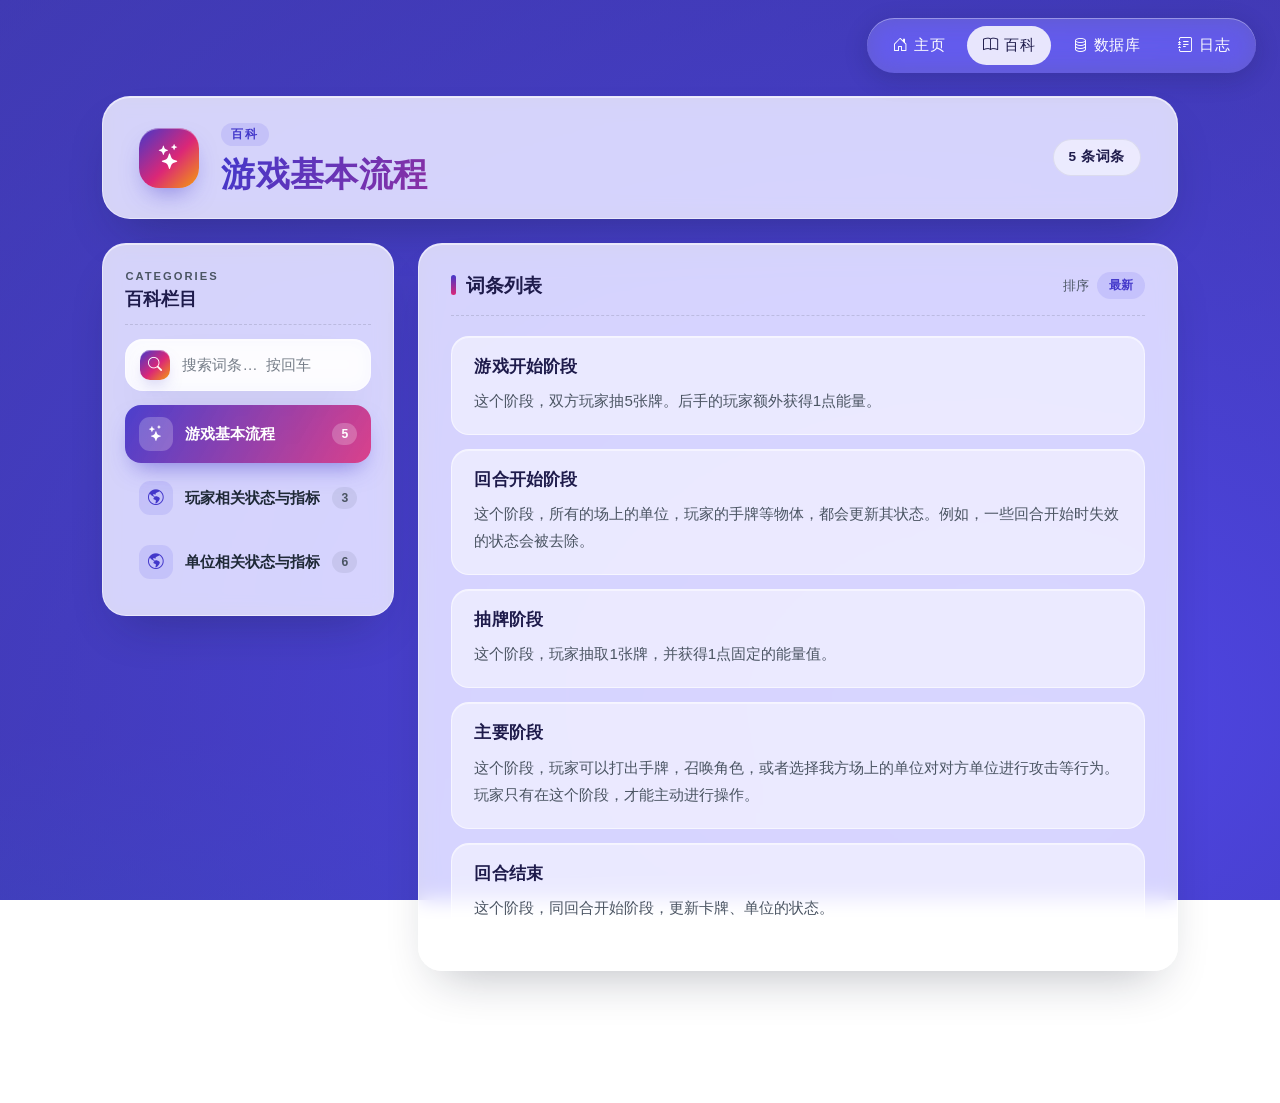
==== commit 7207c6c6: "refactor(wiki): 搜索栏从顶部移到左侧侧边栏内（标题之下、栏目之上）" ====
--- a/wiki.html
+++ b/wiki.html
@@ -38,31 +38,6 @@
     </nav>
 
     <main class="gw-page gw-page--wiki">
-        <!-- 0. 搜索栏：所有词条之上，输入关键词按回车进行搜索；清空后恢复 -->
-        <form class="gw-search" id="searchForm" role="search" aria-label="词条搜索">
-            <span class="gw-search__icon" aria-hidden="true">
-                <i class="bi bi-search"></i>
-            </span>
-            <input
-                type="search"
-                class="gw-search__input"
-                id="searchInput"
-                placeholder="搜索词条标题或内容…  按回车"
-                aria-label="搜索词条"
-                autocomplete="off"
-                spellcheck="false"
-            />
-            <button
-                type="button"
-                class="gw-search__clear"
-                id="searchClear"
-                aria-label="清空搜索"
-                hidden
-            >
-                <i class="bi bi-x-circle-fill"></i>
-            </button>
-        </form>
-
         <!-- 1. 标题栏：顶部全宽，内容由 JS 从 categories.json + 词条总数填充 -->
         <header class="gw-titlebar" aria-label="当前栏目标题">
             <span class="gw-titlebar__icon" id="titlebarIcon" aria-hidden="true">
@@ -85,6 +60,30 @@
                     <span class="gw-sidebar__label">CATEGORIES</span>
                     <h2 class="gw-sidebar__title">百科栏目</h2>
                 </div>
+                <!-- 搜索栏：放在侧边栏内，「百科栏目」标题之下、所有栏目之上 -->
+                <form class="gw-search" id="searchForm" role="search" aria-label="词条搜索">
+                    <span class="gw-search__icon" aria-hidden="true">
+                        <i class="bi bi-search"></i>
+                    </span>
+                    <input
+                        type="search"
+                        class="gw-search__input"
+                        id="searchInput"
+                        placeholder="搜索词条…  按回车"
+                        aria-label="搜索词条"
+                        autocomplete="off"
+                        spellcheck="false"
+                    />
+                    <button
+                        type="button"
+                        class="gw-search__clear"
+                        id="searchClear"
+                        aria-label="清空搜索"
+                        hidden
+                    >
+                        <i class="bi bi-x-circle-fill"></i>
+                    </button>
+                </form>
                 <ul class="gw-categories" id="categoryList" role="tablist" aria-busy="true">
                     <li class="gw-categories__skeleton" aria-hidden="true"></li>
                     <li class="gw-categories__skeleton" aria-hidden="true"></li>
--- a/assets/css/style.css
+++ b/assets/css/style.css
@@ -531,6 +531,31 @@
     display: none;
 }
 
+/* 搜索栏在侧边栏里的紧凑版：缩外边距、缩圆角、缩图标，与栏目列表更协调 */
+.gw-sidebar .gw-search {
+    margin-bottom: 14px;
+    padding: 10px 14px;
+    border-radius: 18px;
+}
+
+.gw-sidebar .gw-search__icon {
+    width: 30px;
+    height: 30px;
+    border-radius: 10px;
+    font-size: 0.88rem;
+}
+
+.gw-sidebar .gw-search__input {
+    font-size: 0.95rem;
+    padding: 2px 0;
+}
+
+.gw-sidebar .gw-search__clear {
+    width: 28px;
+    height: 28px;
+    font-size: 1rem;
+}
+
 /* 搜索结果中的栏目分组小标题 */
 .gw-search-group + .gw-search-group {
     margin-top: 28px;
